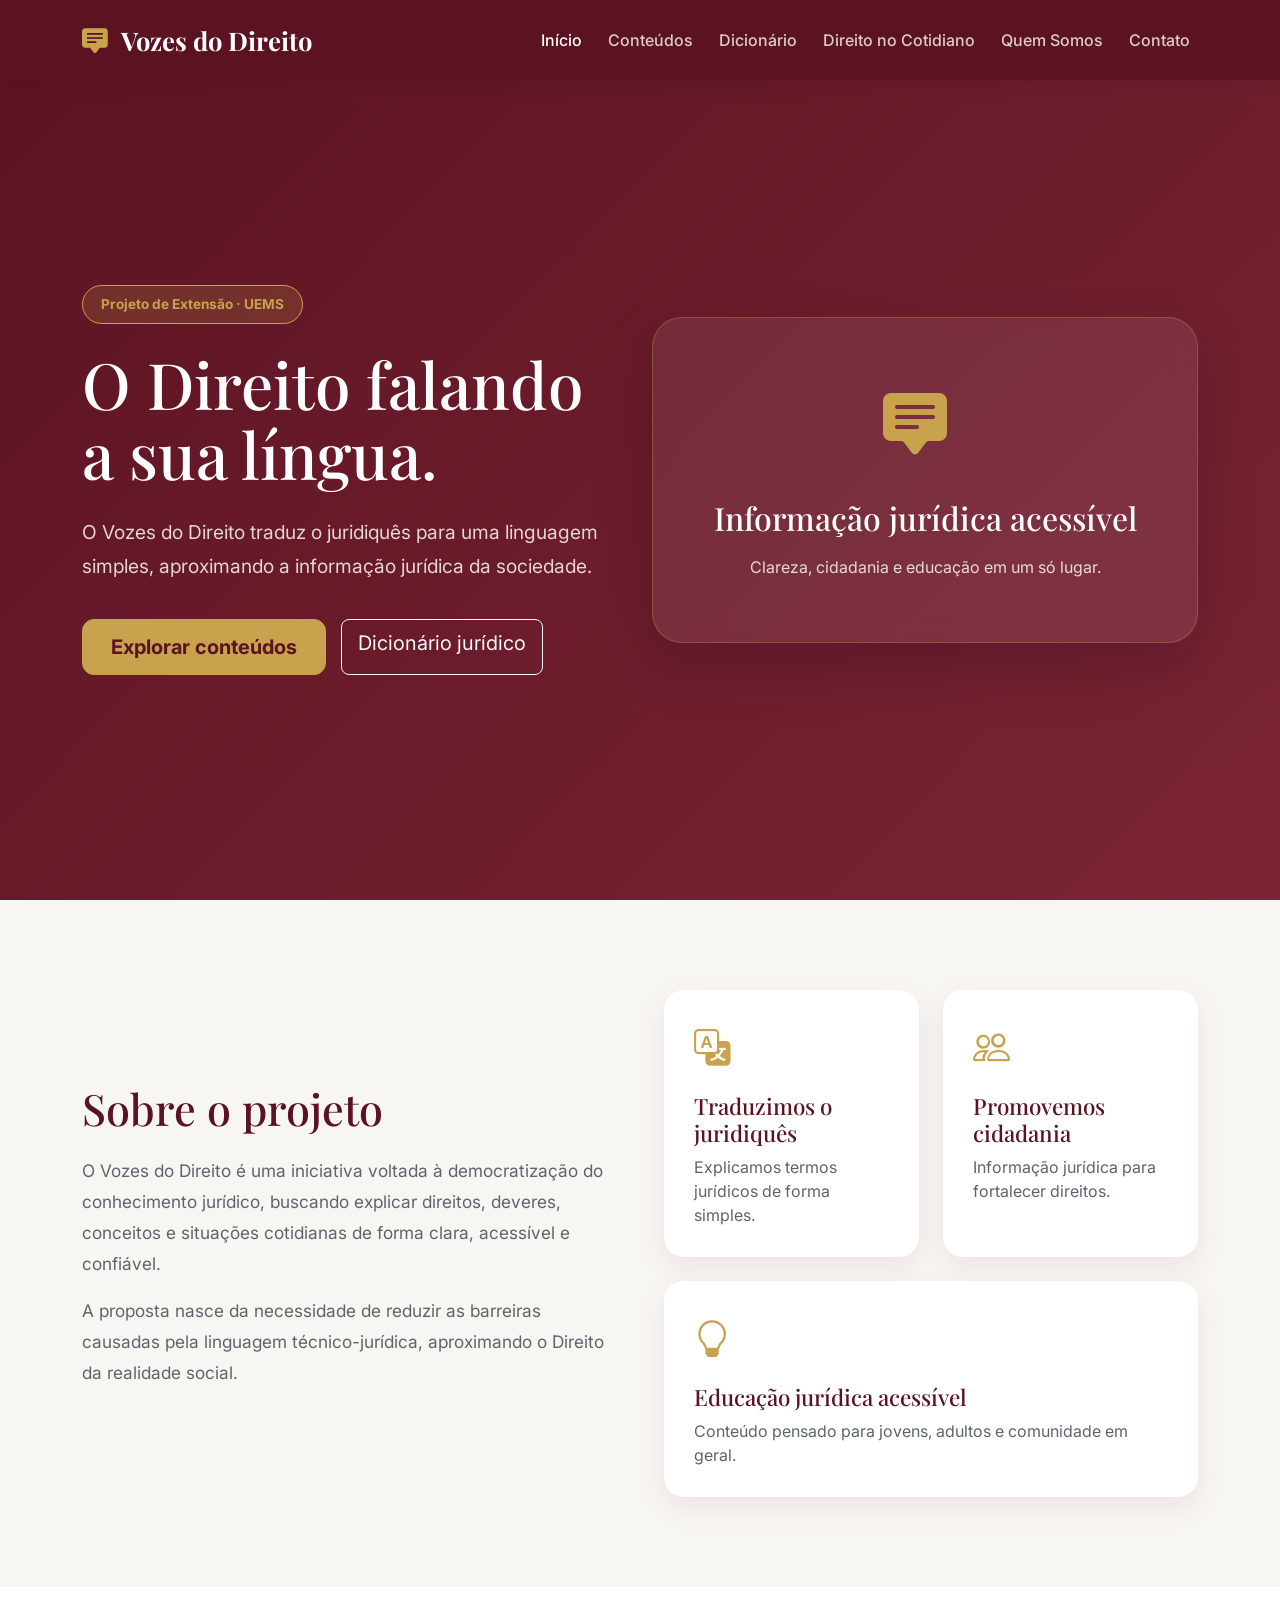
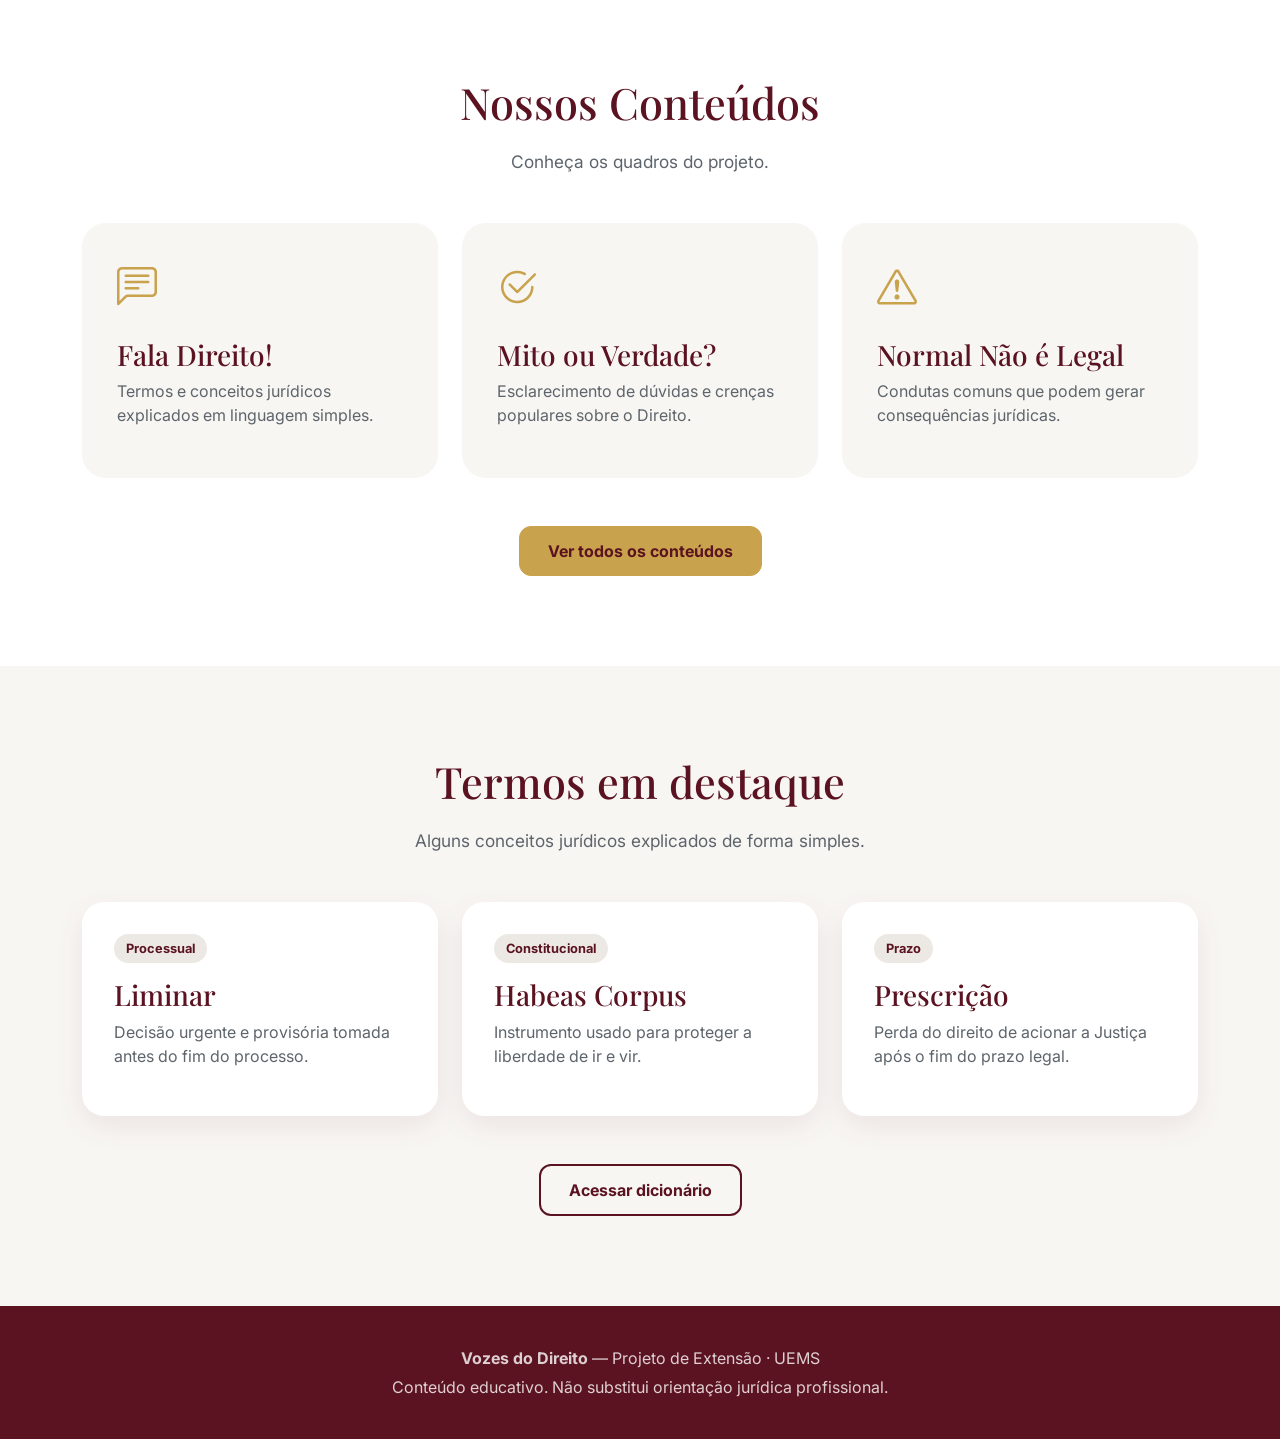
==== index.html @ dd8984f6 "Initial commit" ====
<!DOCTYPE html>
<html lang="pt-BR">

<head>
    <meta charset="UTF-8">
    <meta name="viewport" content="width=device-width, initial-scale=1.0">
    <title>Vozes do Direito</title>

    <!-- Bootstrap -->
    <link href="https://cdn.jsdelivr.net/npm/bootstrap@5.3.8/dist/css/bootstrap.min.css" rel="stylesheet">

    <!-- Bootstrap Icons -->
    <link rel="stylesheet" href="https://cdn.jsdelivr.net/npm/bootstrap-icons@1.13.1/font/bootstrap-icons.min.css">

    <!-- Fontes -->
    <link href="https://fonts.googleapis.com/css2?family=Playfair+Display:wght@700;800&family=Inter:wght@300;400;500;600;700&display=swap" rel="stylesheet">

    <!-- CSS -->
    <link rel="stylesheet" href="css/style.css">
    <link rel="stylesheet" href="css/home.css">
    <link rel="stylesheet" href="css/responsive.css">
</head>

<body>

    <!-- NAVBAR -->
    <nav class="navbar navbar-expand-lg navbar-dark fixed-top">
        <div class="container">

            <a class="navbar-brand" href="index.html">
                <i class="bi bi-chat-square-text-fill"></i>
                Vozes do Direito
            </a>

            <button class="navbar-toggler" type="button" data-bs-toggle="collapse" data-bs-target="#menu-principal">
                <span class="navbar-toggler-icon"></span>
            </button>

            <div class="collapse navbar-collapse" id="menu-principal">
                <ul class="navbar-nav ms-auto">

                    <li class="nav-item">
                        <a class="nav-link active" href="index.html">Início</a>
                    </li>

                    <li class="nav-item">
                        <a class="nav-link" href="paginas/conteudos.html">Conteúdos</a>
                    </li>

                    <li class="nav-item">
                        <a class="nav-link" href="paginas/dicionario.html">Dicionário</a>
                    </li>

                    <li class="nav-item">
                        <a class="nav-link" href="paginas/cotidiano.html">Direito no Cotidiano</a>
                    </li>

                    <li class="nav-item">
                        <a class="nav-link" href="paginas/quem-somos.html">Quem Somos</a>
                    </li>

                    <li class="nav-item">
                        <a class="nav-link" href="paginas/contato.html">Contato</a>
                    </li>

                </ul>
            </div>

        </div>
    </nav>

    <!-- HERO -->
    <header class="hero">
        <div class="container">
            <div class="row align-items-center">

                <div class="col-lg-6">
                    <span class="badge-projeto">Projeto de Extensão · UEMS</span>

                    <h1>O Direito falando a sua língua.</h1>

                    <p>
                        O Vozes do Direito traduz o juridiquês para uma linguagem simples,
                        aproximando a informação jurídica da sociedade.
                    </p>

                    <div class="hero-botoes">
                        <a href="paginas/conteudos.html" class="btn btn-warning btn-lg">
                            Explorar conteúdos
                        </a>

                        <a href="paginas/dicionario.html" class="btn btn-outline-light btn-lg">
                            Dicionário jurídico
                        </a>
                    </div>
                </div>

                <div class="col-lg-6 text-center mt-5 mt-lg-0">
                    <div class="hero-card">
                        <i class="bi bi-chat-square-text-fill"></i>
                        <i class="bi bi-balance-scale"></i>
                        <h2>Informação jurídica acessível</h2>
                        <p>Clareza, cidadania e educação em um só lugar.</p>
                    </div>
                </div>

            </div>
        </div>
    </header>

    <!-- SOBRE -->
    <section class="secao">
        <div class="container">

            <div class="row align-items-center g-5">

                <div class="col-lg-6">
                    <h2 class="titulo-secao">Sobre o projeto</h2>
                    <p class="texto-secao">
                        O Vozes do Direito é uma iniciativa voltada à democratização do conhecimento jurídico,
                        buscando explicar direitos, deveres, conceitos e situações cotidianas de forma clara,
                        acessível e confiável.
                    </p>
                    <p class="texto-secao">
                        A proposta nasce da necessidade de reduzir as barreiras causadas pela linguagem técnico-jurídica,
                        aproximando o Direito da realidade social.
                    </p>
                </div>

                <div class="col-lg-6">
                    <div class="row g-4">

                        <div class="col-md-6">
                            <div class="card-info">
                                <i class="bi bi-translate"></i>
                                <h3>Traduzimos o juridiquês</h3>
                                <p>Explicamos termos jurídicos de forma simples.</p>
                            </div>
                        </div>

                        <div class="col-md-6">
                            <div class="card-info">
                                <i class="bi bi-people"></i>
                                <h3>Promovemos cidadania</h3>
                                <p>Informação jurídica para fortalecer direitos.</p>
                            </div>
                        </div>

                        <div class="col-md-12">
                            <div class="card-info">
                                <i class="bi bi-lightbulb"></i>
                                <h3>Educação jurídica acessível</h3>
                                <p>Conteúdo pensado para jovens, adultos e comunidade em geral.</p>
                            </div>
                        </div>

                    </div>
                </div>

            </div>

        </div>
    </section>

    <!-- CONTEÚDOS -->
    <section class="secao secao-clara">
        <div class="container">

            <div class="cabecalho-secao text-center">
                <h2 class="titulo-secao">Nossos Conteúdos</h2>
                <p>Conheça os quadros do projeto.</p>
            </div>

            <div class="row g-4 mt-4">

                <div class="col-md-6 col-lg-4">
                    <div class="card-conteudo-home">
                        <i class="bi bi-chat-left-text"></i>
                        <h3>Fala Direito!</h3>
                        <p>Termos e conceitos jurídicos explicados em linguagem simples.</p>
                    </div>
                </div>

                <div class="col-md-6 col-lg-4">
                    <div class="card-conteudo-home">
                        <i class="bi bi-check2-circle"></i>
                        <h3>Mito ou Verdade?</h3>
                        <p>Esclarecimento de dúvidas e crenças populares sobre o Direito.</p>
                    </div>
                </div>

                <div class="col-md-6 col-lg-4">
                    <div class="card-conteudo-home">
                        <i class="bi bi-exclamation-triangle"></i>
                        <h3>Normal Não é Legal</h3>
                        <p>Condutas comuns que podem gerar consequências jurídicas.</p>
                    </div>
                </div>

            </div>

            <div class="text-center mt-5">
                <a href="paginas/conteudos.html" class="btn btn-warning">
                    Ver todos os conteúdos
                </a>
            </div>

        </div>
    </section>

    <!-- TERMOS -->
    <section class="secao">
        <div class="container">

            <div class="cabecalho-secao text-center">
                <h2 class="titulo-secao">Termos em destaque</h2>
                <p>Alguns conceitos jurídicos explicados de forma simples.</p>
            </div>

            <div class="row g-4 mt-4">

                <div class="col-md-4">
                    <div class="termo-card">
                        <span>Processual</span>
                        <h3>Liminar</h3>
                        <p>Decisão urgente e provisória tomada antes do fim do processo.</p>
                    </div>
                </div>

                <div class="col-md-4">
                    <div class="termo-card">
                        <span>Constitucional</span>
                        <h3>Habeas Corpus</h3>
                        <p>Instrumento usado para proteger a liberdade de ir e vir.</p>
                    </div>
                </div>

                <div class="col-md-4">
                    <div class="termo-card">
                        <span>Prazo</span>
                        <h3>Prescrição</h3>
                        <p>Perda do direito de acionar a Justiça após o fim do prazo legal.</p>
                    </div>
                </div>

            </div>

            <div class="text-center mt-5">
                <a href="paginas/dicionario.html" class="btn btn-outline-vinho">
                    Acessar dicionário
                </a>
            </div>

        </div>
    </section>

    <!-- RODAPÉ -->
    <footer class="rodape">
        <div class="container">
            <p><strong>Vozes do Direito</strong> — Projeto de Extensão · UEMS</p>
            <p>Conteúdo educativo. Não substitui orientação jurídica profissional.</p>
        </div>
    </footer>

    <!-- Bootstrap JS -->
    <script src="https://cdn.jsdelivr.net/npm/bootstrap@5.3.8/dist/js/bootstrap.bundle.min.js"></script>

    <!-- JS -->
    <script src="js/main.js"></script>
</body>

</html>
---- css/style.css ----
:root {
    --vinho-principal: #5B1321;
    --vinho-secundario: #7B2435;
    --dourado: #C8A24C;
    --creme: #F8F6F3;
    --grafite: #2F3A45;
    --cinza-claro: #ECE8E3;
    --branco: #FFFFFF;
}

* {
    margin: 0;
    padding: 0;
    box-sizing: border-box;
}

body {
    font-family: 'Inter', sans-serif;
    background: var(--creme);
    color: var(--grafite);
}

a {
    text-decoration: none;
}

.navbar {
    background: var(--vinho-principal);
    padding: 16px 0;
    box-shadow: 0 4px 20px rgba(0, 0, 0, 0.08);
}

.navbar-brand {
    font-family: 'Playfair Display', serif;
    font-size: 1.6rem;
    font-weight: 700;
    color: var(--branco);
}

.navbar-brand i {
    color: var(--dourado);
    margin-right: 8px;
}

.nav-link {
    color: rgba(255, 255, 255, 0.78);
    font-weight: 500;
    margin-left: 10px;
    transition: 0.3s;
}

.nav-link:hover,
.nav-link.active {
    color: var(--dourado);
}

.btn-warning {
    background-color: var(--dourado);
    border-color: var(--dourado);
    color: var(--vinho-principal);
    font-weight: 700;
    border-radius: 12px;
    padding: 12px 28px;
}

.btn-warning:hover {
    background-color: #d9b95d;
    border-color: #d9b95d;
    color: var(--vinho-principal);
}

.btn-outline-vinho {
    border: 2px solid var(--vinho-principal);
    color: var(--vinho-principal);
    font-weight: 700;
    border-radius: 12px;
    padding: 12px 28px;
}

.btn-outline-vinho:hover {
    background: var(--vinho-principal);
    color: var(--branco);
}

.secao {
    padding: 90px 0;
}

.secao-clara {
    background: var(--branco);
}

.titulo-secao {
    font-family: 'Playfair Display', serif;
    color: var(--vinho-principal);
    font-size: 2.7rem;
    margin-bottom: 20px;
}

.texto-secao {
    font-size: 1.08rem;
    line-height: 1.8;
    color: #5d646b;
}

.cabecalho-secao p {
    color: #5d646b;
    font-size: 1.08rem;
}

.pagina-interna {
    min-height: 80vh;
    padding-top: 100px;
}

.titulo-pagina {
    font-family: 'Playfair Display', serif;
    color: var(--vinho-principal);
    font-size: 3rem;
    margin-bottom: 15px;
}

.subtitulo-pagina {
    font-size: 1.15rem;
    max-width: 760px;
    color: #5d646b;
}

.card {
    border: none;
    border-radius: 18px;
    box-shadow: 0 10px 30px rgba(91, 19, 33, 0.08);
}

.card-conteudo {
    transition: 0.3s ease;
}

.card-conteudo:hover {
    transform: translateY(-6px);
    box-shadow: 0 16px 40px rgba(91, 19, 33, 0.15);
}

.card-conteudo h2 {
    font-family: 'Playfair Display', serif;
    font-size: 1.4rem;
    color: var(--vinho-principal);
    margin-top: 15px;
}

.card-conteudo p {
    color: #5d646b;
}

.icone-card {
    font-size: 2.2rem;
    color: var(--dourado);
}

.rodape {
    background: var(--vinho-principal);
    color: rgba(255, 255, 255, 0.8);
    text-align: center;
    padding: 35px 0;
}

.rodape p {
    margin: 5px 0;
}
---- css/home.css ----
.hero {
    min-height: 100vh;
    padding: 160px 0 100px;
    background: linear-gradient(135deg, var(--vinho-principal), var(--vinho-secundario));
    color: var(--branco);
    display: flex;
    align-items: center;
}

.badge-projeto {
    display: inline-block;
    background: rgba(200, 162, 76, 0.18);
    border: 1px solid var(--dourado);
    color: var(--dourado);
    padding: 8px 18px;
    border-radius: 50px;
    font-size: 0.85rem;
    font-weight: 700;
    margin-bottom: 25px;
}

.hero h1 {
    font-family: 'Playfair Display', serif;
    font-size: 4rem;
    line-height: 1.1;
    margin-bottom: 25px;
}

.hero p {
    font-size: 1.2rem;
    line-height: 1.8;
    max-width: 620px;
    color: rgba(255, 255, 255, 0.82);
    margin-bottom: 35px;
}

.hero-botoes {
    display: flex;
    gap: 15px;
    flex-wrap: wrap;
}

.hero-card {
    background: rgba(255, 255, 255, 0.08);
    border: 1px solid rgba(200, 162, 76, 0.3);
    border-radius: 30px;
    padding: 60px 35px;
    backdrop-filter: blur(10px);
    box-shadow: 0 25px 60px rgba(0, 0, 0, 0.18);
}

.hero-card i {
    font-size: 4rem;
    color: var(--dourado);
    margin: 10px;
}

.hero-card h2 {
    font-family: 'Playfair Display', serif;
    margin-top: 25px;
}

.hero-card p {
    margin: 15px auto 0;
    font-size: 1rem;
}

.card-info {
    background: var(--branco);
    padding: 30px;
    border-radius: 20px;
    height: 100%;
    box-shadow: 0 10px 30px rgba(91, 19, 33, 0.08);
    transition: 0.3s;
}

.card-info:hover {
    transform: translateY(-6px);
    box-shadow: 0 16px 40px rgba(91, 19, 33, 0.15);
}

.card-info i {
    font-size: 2.3rem;
    color: var(--dourado);
}

.card-info h3 {
    font-family: 'Playfair Display', serif;
    color: var(--vinho-principal);
    font-size: 1.4rem;
    margin-top: 18px;
}

.card-info p {
    color: #5d646b;
    margin-bottom: 0;
}

.card-conteudo-home {
    background: var(--creme);
    padding: 35px;
    border-radius: 24px;
    height: 100%;
    transition: 0.3s;
}

.card-conteudo-home:hover {
    transform: translateY(-6px);
    box-shadow: 0 16px 40px rgba(91, 19, 33, 0.14);
}

.card-conteudo-home i {
    font-size: 2.5rem;
    color: var(--dourado);
}

.card-conteudo-home h3 {
    font-family: 'Playfair Display', serif;
    color: var(--vinho-principal);
    margin-top: 20px;
}

.card-conteudo-home p {
    color: #5d646b;
}

.termo-card {
    background: var(--branco);
    padding: 32px;
    border-radius: 22px;
    height: 100%;
    box-shadow: 0 10px 30px rgba(91, 19, 33, 0.08);
    transition: 0.3s;
}

.termo-card:hover {
    transform: translateY(-6px);
    box-shadow: 0 16px 40px rgba(91, 19, 33, 0.15);
}

.termo-card span {
    display: inline-block;
    color: var(--vinho-principal);
    background: var(--cinza-claro);
    padding: 5px 12px;
    border-radius: 30px;
    font-size: 0.8rem;
    font-weight: 700;
    margin-bottom: 15px;
}

.termo-card h3 {
    font-family: 'Playfair Display', serif;
    color: var(--vinho-principal);
}

.termo-card p {
    color: #5d646b;
}
---- css/responsive.css ----
@media (max-width: 991px) {
    .hero {
        text-align: center;
        padding: 140px 0 80px;
    }

    .hero h1 {
        font-size: 3rem;
    }

    .hero p {
        margin-left: auto;
        margin-right: auto;
    }

    .hero-botoes {
        justify-content: center;
    }
}

@media (max-width: 576px) {
    .hero h1 {
        font-size: 2.4rem;
    }

    .titulo-secao,
    .titulo-pagina {
        font-size: 2.2rem;
    }

    .secao {
        padding: 65px 0;
    }

    .navbar-brand {
        font-size: 1.3rem;
    }
}
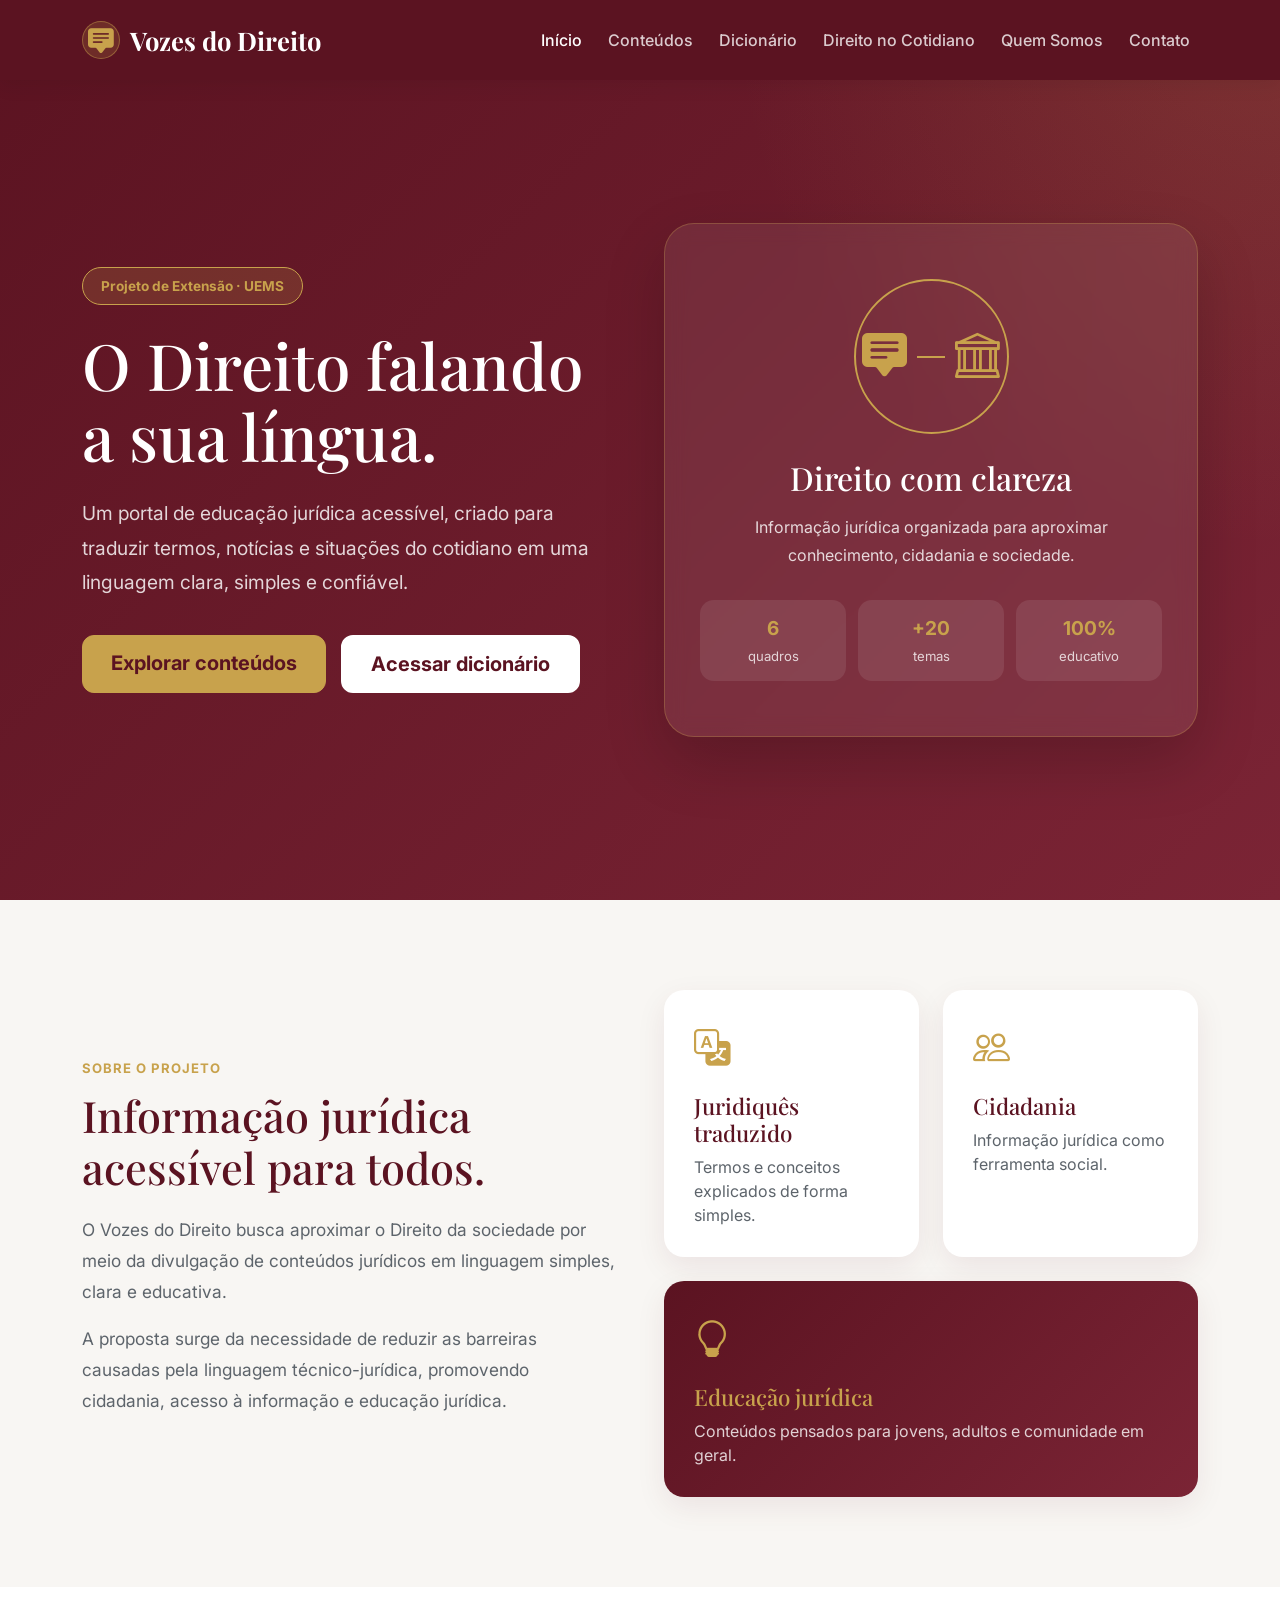
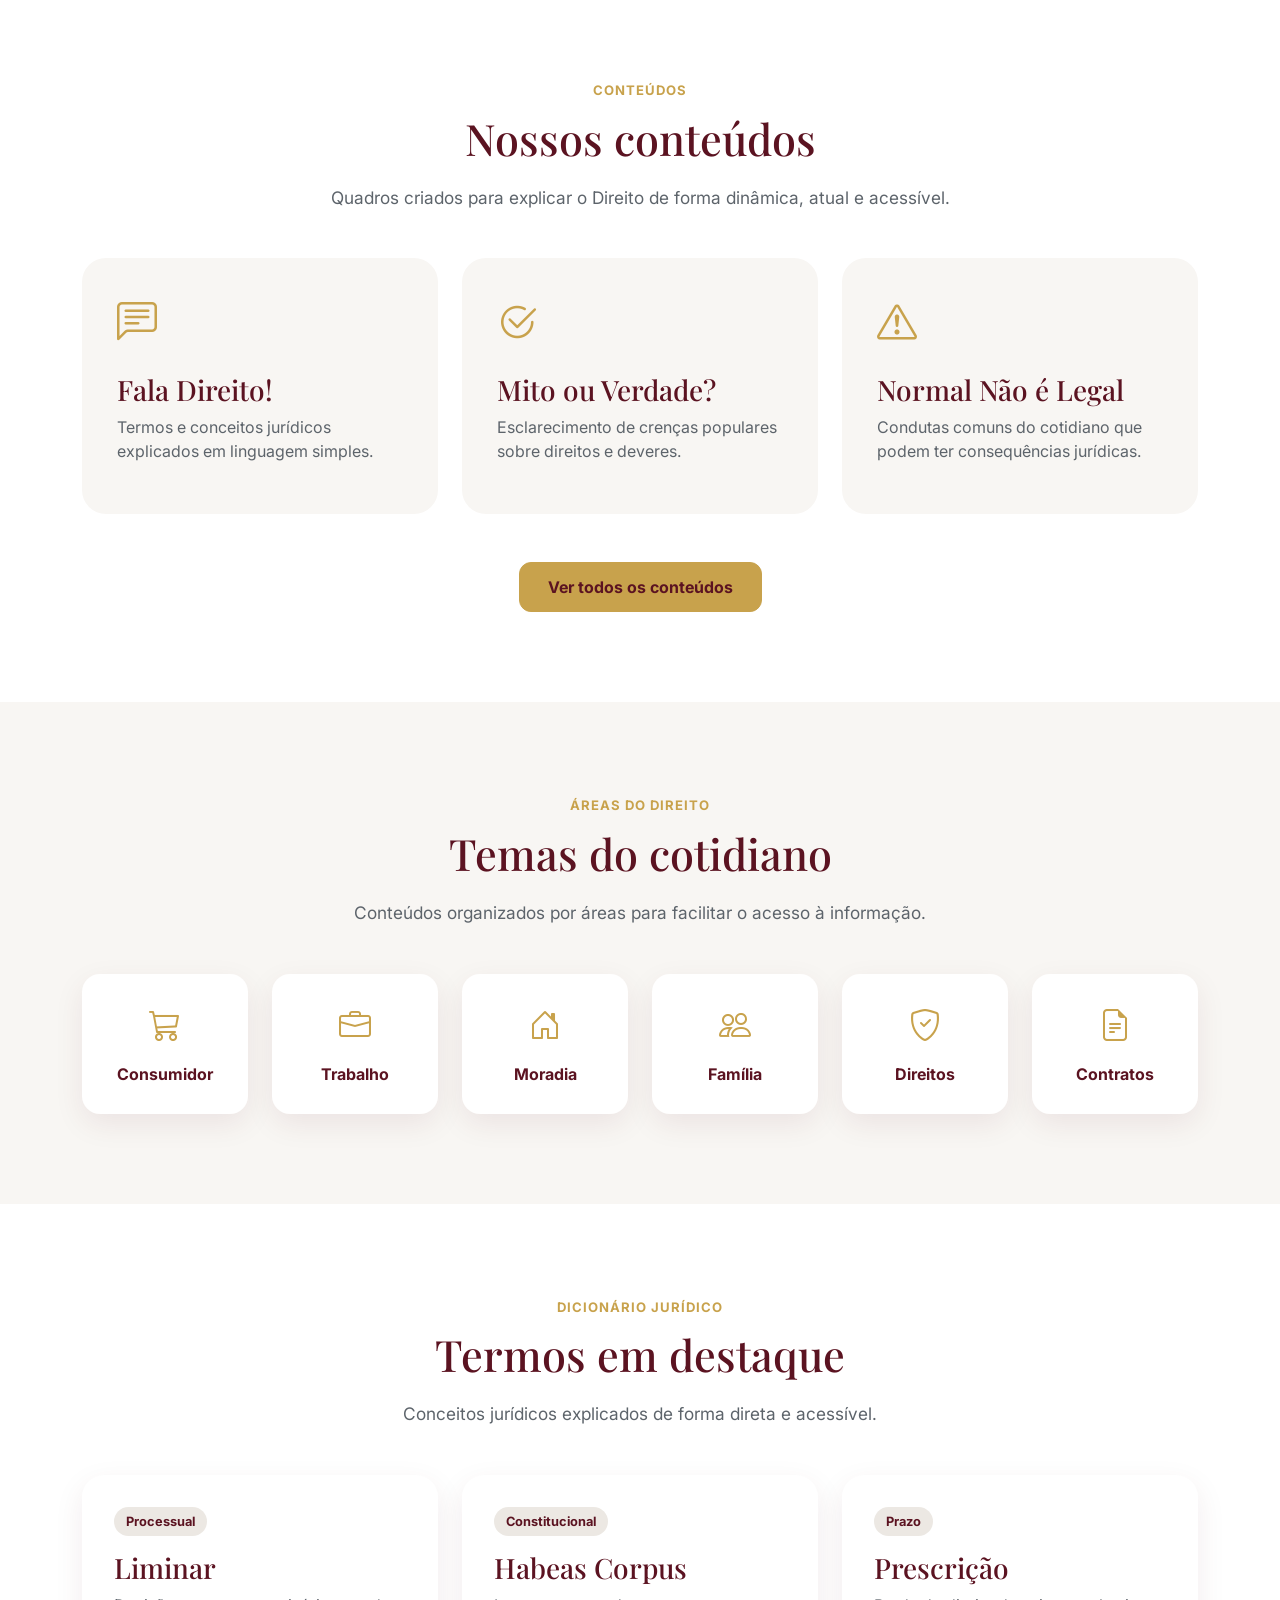
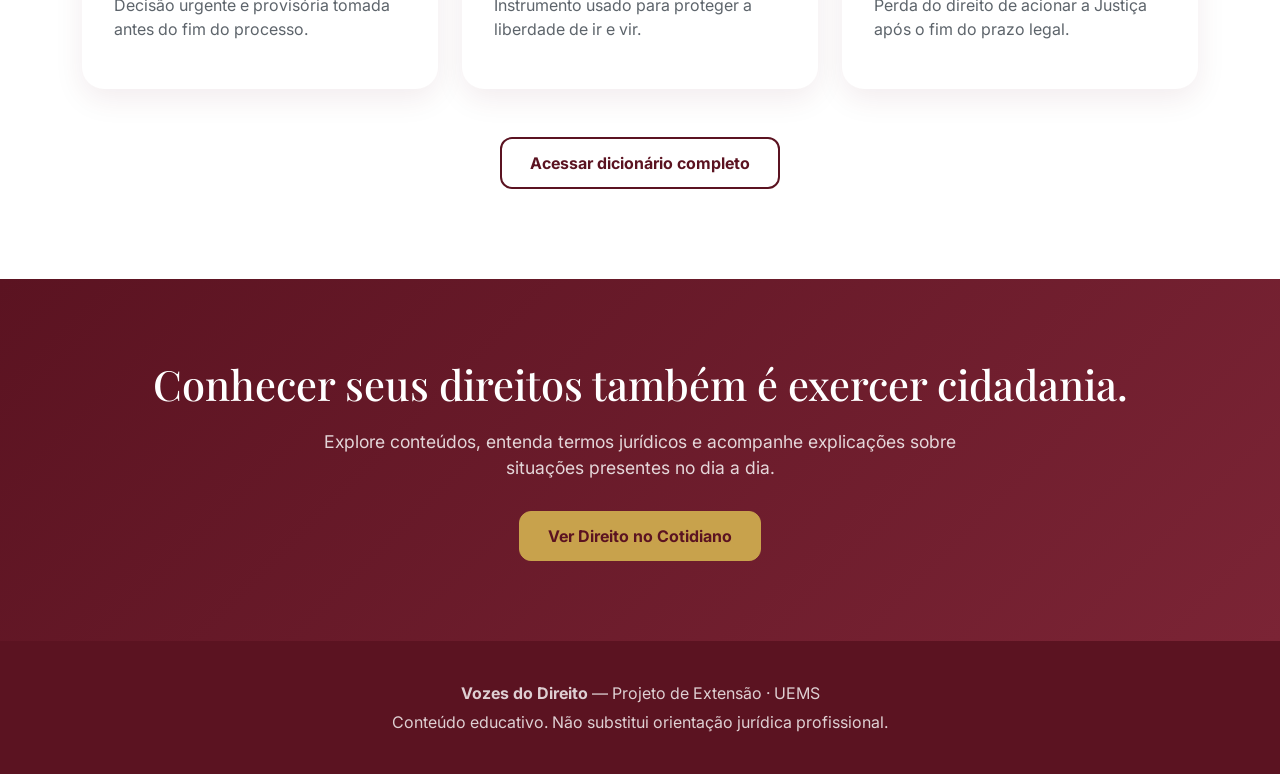
==== commit cc57bef2: "estrutura home inicial" ====
--- a/index.html
+++ b/index.html
@@ -6,16 +6,11 @@
     <meta name="viewport" content="width=device-width, initial-scale=1.0">
     <title>Vozes do Direito</title>
 
-    <!-- Bootstrap -->
     <link href="https://cdn.jsdelivr.net/npm/bootstrap@5.3.8/dist/css/bootstrap.min.css" rel="stylesheet">
-
-    <!-- Bootstrap Icons -->
     <link rel="stylesheet" href="https://cdn.jsdelivr.net/npm/bootstrap-icons@1.13.1/font/bootstrap-icons.min.css">
 
-    <!-- Fontes -->
     <link href="https://fonts.googleapis.com/css2?family=Playfair+Display:wght@700;800&family=Inter:wght@300;400;500;600;700&display=swap" rel="stylesheet">
 
-    <!-- CSS -->
     <link rel="stylesheet" href="css/style.css">
     <link rel="stylesheet" href="css/home.css">
     <link rel="stylesheet" href="css/responsive.css">
@@ -23,16 +18,19 @@
 
 <body>
 
-    <!-- NAVBAR -->
+    <!-- Navbar -->
     <nav class="navbar navbar-expand-lg navbar-dark fixed-top">
         <div class="container">
 
             <a class="navbar-brand" href="index.html">
-                <i class="bi bi-chat-square-text-fill"></i>
-                Vozes do Direito
+                <span class="marca-icone">
+                    <i class="bi bi-chat-square-text-fill"></i>
+                </span>
+                <span>Vozes do Direito</span>
             </a>
 
-            <button class="navbar-toggler" type="button" data-bs-toggle="collapse" data-bs-target="#menu-principal">
+            <button class="navbar-toggler" type="button" data-bs-toggle="collapse" data-bs-target="#menu-principal"
+                aria-controls="menu-principal" aria-expanded="false" aria-label="Abrir menu">
                 <span class="navbar-toggler-icon"></span>
             </button>
 
@@ -69,38 +67,69 @@
         </div>
     </nav>
 
-    <!-- HERO -->
+    <!-- Hero -->
     <header class="hero">
         <div class="container">
-            <div class="row align-items-center">
+            <div class="row align-items-center g-5">
 
                 <div class="col-lg-6">
-                    <span class="badge-projeto">Projeto de Extensão · UEMS</span>
+
+                    <span class="tag-hero">Projeto de Extensão · UEMS</span>
 
                     <h1>O Direito falando a sua língua.</h1>
 
                     <p>
-                        O Vozes do Direito traduz o juridiquês para uma linguagem simples,
-                        aproximando a informação jurídica da sociedade.
+                        Um portal de educação jurídica acessível, criado para traduzir termos,
+                        notícias e situações do cotidiano em uma linguagem clara, simples e confiável.
                     </p>
 
-                    <div class="hero-botoes">
+                    <div class="hero-acoes">
                         <a href="paginas/conteudos.html" class="btn btn-warning btn-lg">
                             Explorar conteúdos
                         </a>
 
-                        <a href="paginas/dicionario.html" class="btn btn-outline-light btn-lg">
-                            Dicionário jurídico
+                        <a href="paginas/dicionario.html" class="btn btn-branco-vinho btn-lg">
+                            Acessar dicionário
                         </a>
                     </div>
-                </div>
-
-                <div class="col-lg-6 text-center mt-5 mt-lg-0">
+
+                </div>
+
+                <div class="col-lg-6">
                     <div class="hero-card">
-                        <i class="bi bi-chat-square-text-fill"></i>
-                        <i class="bi bi-balance-scale"></i>
-                        <h2>Informação jurídica acessível</h2>
-                        <p>Clareza, cidadania e educação em um só lugar.</p>
+
+                        <div class="simbolo-principal">
+                            <i class="bi bi-chat-square-text-fill"></i>
+                            <span></span>
+                            <i class="bi bi-bank"></i>
+                        </div>
+
+                        <h2>Direito com clareza</h2>
+
+                        <p>
+                            Informação jurídica organizada para aproximar conhecimento,
+                            cidadania e sociedade.
+                        </p>
+
+                        <div class="hero-mini-cards">
+
+                            <div>
+                                <strong>6</strong>
+                                <span>quadros</span>
+                            </div>
+
+                            <div>
+                                <strong>+20</strong>
+                                <span>temas</span>
+                            </div>
+
+                            <div>
+                                <strong>100%</strong>
+                                <span>educativo</span>
+                            </div>
+
+                        </div>
+
                     </div>
                 </div>
 
@@ -108,23 +137,30 @@
         </div>
     </header>
 
-    <!-- SOBRE -->
+    <!-- Sobre -->
     <section class="secao">
         <div class="container">
 
             <div class="row align-items-center g-5">
 
                 <div class="col-lg-6">
-                    <h2 class="titulo-secao">Sobre o projeto</h2>
+
+                    <span class="tag-secao">Sobre o projeto</span>
+
+                    <h2 class="titulo-secao">
+                        Informação jurídica acessível para todos.
+                    </h2>
+
                     <p class="texto-secao">
-                        O Vozes do Direito é uma iniciativa voltada à democratização do conhecimento jurídico,
-                        buscando explicar direitos, deveres, conceitos e situações cotidianas de forma clara,
-                        acessível e confiável.
+                        O Vozes do Direito busca aproximar o Direito da sociedade por meio da divulgação
+                        de conteúdos jurídicos em linguagem simples, clara e educativa.
                     </p>
+
                     <p class="texto-secao">
-                        A proposta nasce da necessidade de reduzir as barreiras causadas pela linguagem técnico-jurídica,
-                        aproximando o Direito da realidade social.
+                        A proposta surge da necessidade de reduzir as barreiras causadas pela linguagem
+                        técnico-jurídica, promovendo cidadania, acesso à informação e educação jurídica.
                     </p>
+
                 </div>
 
                 <div class="col-lg-6">
@@ -133,42 +169,45 @@
                         <div class="col-md-6">
                             <div class="card-info">
                                 <i class="bi bi-translate"></i>
-                                <h3>Traduzimos o juridiquês</h3>
-                                <p>Explicamos termos jurídicos de forma simples.</p>
+                                <h3>Juridiquês traduzido</h3>
+                                <p>Termos e conceitos explicados de forma simples.</p>
                             </div>
                         </div>
 
                         <div class="col-md-6">
                             <div class="card-info">
                                 <i class="bi bi-people"></i>
-                                <h3>Promovemos cidadania</h3>
-                                <p>Informação jurídica para fortalecer direitos.</p>
+                                <h3>Cidadania</h3>
+                                <p>Informação jurídica como ferramenta social.</p>
                             </div>
                         </div>
 
                         <div class="col-md-12">
-                            <div class="card-info">
+                            <div class="card-info card-info-destaque">
                                 <i class="bi bi-lightbulb"></i>
-                                <h3>Educação jurídica acessível</h3>
-                                <p>Conteúdo pensado para jovens, adultos e comunidade em geral.</p>
-                            </div>
-                        </div>
-
-                    </div>
-                </div>
-
-            </div>
-
-        </div>
-    </section>
-
-    <!-- CONTEÚDOS -->
+                                <h3>Educação jurídica</h3>
+                                <p>Conteúdos pensados para jovens, adultos e comunidade em geral.</p>
+                            </div>
+                        </div>
+
+                    </div>
+                </div>
+
+            </div>
+
+        </div>
+    </section>
+
+    <!-- Conteúdos -->
     <section class="secao secao-clara">
         <div class="container">
 
             <div class="cabecalho-secao text-center">
-                <h2 class="titulo-secao">Nossos Conteúdos</h2>
-                <p>Conheça os quadros do projeto.</p>
+                <span class="tag-secao">Conteúdos</span>
+                <h2 class="titulo-secao">Nossos conteúdos</h2>
+                <p>
+                    Quadros criados para explicar o Direito de forma dinâmica, atual e acessível.
+                </p>
             </div>
 
             <div class="row g-4 mt-4">
@@ -185,7 +224,7 @@
                     <div class="card-conteudo-home">
                         <i class="bi bi-check2-circle"></i>
                         <h3>Mito ou Verdade?</h3>
-                        <p>Esclarecimento de dúvidas e crenças populares sobre o Direito.</p>
+                        <p>Esclarecimento de crenças populares sobre direitos e deveres.</p>
                     </div>
                 </div>
 
@@ -193,7 +232,7 @@
                     <div class="card-conteudo-home">
                         <i class="bi bi-exclamation-triangle"></i>
                         <h3>Normal Não é Legal</h3>
-                        <p>Condutas comuns que podem gerar consequências jurídicas.</p>
+                        <p>Condutas comuns do cotidiano que podem ter consequências jurídicas.</p>
                     </div>
                 </div>
 
@@ -208,13 +247,77 @@
         </div>
     </section>
 
-    <!-- TERMOS -->
+    <!-- Áreas -->
     <section class="secao">
         <div class="container">
 
             <div class="cabecalho-secao text-center">
+                <span class="tag-secao">Áreas do Direito</span>
+                <h2 class="titulo-secao">Temas do cotidiano</h2>
+                <p>
+                    Conteúdos organizados por áreas para facilitar o acesso à informação.
+                </p>
+            </div>
+
+            <div class="row g-4 mt-4">
+
+                <div class="col-6 col-md-4 col-lg-2">
+                    <div class="area-card">
+                        <i class="bi bi-cart3"></i>
+                        <span>Consumidor</span>
+                    </div>
+                </div>
+
+                <div class="col-6 col-md-4 col-lg-2">
+                    <div class="area-card">
+                        <i class="bi bi-briefcase"></i>
+                        <span>Trabalho</span>
+                    </div>
+                </div>
+
+                <div class="col-6 col-md-4 col-lg-2">
+                    <div class="area-card">
+                        <i class="bi bi-house-door"></i>
+                        <span>Moradia</span>
+                    </div>
+                </div>
+
+                <div class="col-6 col-md-4 col-lg-2">
+                    <div class="area-card">
+                        <i class="bi bi-people"></i>
+                        <span>Família</span>
+                    </div>
+                </div>
+
+                <div class="col-6 col-md-4 col-lg-2">
+                    <div class="area-card">
+                        <i class="bi bi-shield-check"></i>
+                        <span>Direitos</span>
+                    </div>
+                </div>
+
+                <div class="col-6 col-md-4 col-lg-2">
+                    <div class="area-card">
+                        <i class="bi bi-file-earmark-text"></i>
+                        <span>Contratos</span>
+                    </div>
+                </div>
+
+            </div>
+
+        </div>
+    </section>
+
+    <!-- Termos -->
+    <section class="secao secao-clara">
+        <div class="container">
+
+            <div class="cabecalho-secao text-center">
+                <span class="tag-secao">Dicionário jurídico</span>
                 <h2 class="titulo-secao">Termos em destaque</h2>
-                <p>Alguns conceitos jurídicos explicados de forma simples.</p>
+                <p>
+                    Conceitos jurídicos explicados de forma direta e acessível.
+                </p>
             </div>
 
             <div class="row g-4 mt-4">
@@ -247,26 +350,49 @@
 
             <div class="text-center mt-5">
                 <a href="paginas/dicionario.html" class="btn btn-outline-vinho">
-                    Acessar dicionário
+                    Acessar dicionário completo
                 </a>
             </div>
 
         </div>
     </section>
 
-    <!-- RODAPÉ -->
+    <!-- Chamada final -->
+    <section class="chamada-final">
+        <div class="container text-center">
+
+            <h2>Conhecer seus direitos também é exercer cidadania.</h2>
+
+            <p>
+                Explore conteúdos, entenda termos jurídicos e acompanhe explicações
+                sobre situações presentes no dia a dia.
+            </p>
+
+            <a href="paginas/cotidiano.html" class="btn btn-warning">
+                Ver Direito no Cotidiano
+            </a>
+
+        </div>
+    </section>
+
+    <!-- Footer -->
     <footer class="rodape">
         <div class="container">
-            <p><strong>Vozes do Direito</strong> — Projeto de Extensão · UEMS</p>
-            <p>Conteúdo educativo. Não substitui orientação jurídica profissional.</p>
+
+            <p>
+                <strong>Vozes do Direito</strong> — Projeto de Extensão · UEMS
+            </p>
+
+            <p>
+                Conteúdo educativo. Não substitui orientação jurídica profissional.
+            </p>
+
         </div>
     </footer>
 
-    <!-- Bootstrap JS -->
     <script src="https://cdn.jsdelivr.net/npm/bootstrap@5.3.8/dist/js/bootstrap.bundle.min.js"></script>
-
-    <!-- JS -->
     <script src="js/main.js"></script>
+
 </body>
 
 </html>
--- a/css/style.css
+++ b/css/style.css
@@ -1,3 +1,5 @@
+/* Global */
+
 :root {
     --vinho-principal: #5B1321;
     --vinho-secundario: #7B2435;
@@ -24,6 +26,8 @@
     text-decoration: none;
 }
 
+/* Navbar */
+
 .navbar {
     background: var(--vinho-principal);
     padding: 16px 0;
@@ -31,28 +35,40 @@
 }
 
 .navbar-brand {
+    display: flex;
+    align-items: center;
+    gap: 10px;
     font-family: 'Playfair Display', serif;
     font-size: 1.6rem;
     font-weight: 700;
     color: var(--branco);
 }
 
-.navbar-brand i {
-    color: var(--dourado);
-    margin-right: 8px;
+.marca-icone {
+    width: 38px;
+    height: 38px;
+    background: rgba(200, 162, 76, 0.18);
+    color: var(--dourado);
+    border: 1px solid rgba(200, 162, 76, 0.45);
+    border-radius: 50%;
+    display: inline-flex;
+    align-items: center;
+    justify-content: center;
 }
 
 .nav-link {
     color: rgba(255, 255, 255, 0.78);
     font-weight: 500;
     margin-left: 10px;
-    transition: 0.3s;
+    transition: 0.3s ease;
 }
 
 .nav-link:hover,
 .nav-link.active {
     color: var(--dourado);
 }
+
+/* Buttons */
 
 .btn-warning {
     background-color: var(--dourado);
@@ -82,12 +98,39 @@
     color: var(--branco);
 }
 
+.btn-branco-vinho {
+    background-color: var(--branco);
+    border: 2px solid var(--branco);
+    color: var(--vinho-principal);
+    font-weight: 700;
+    border-radius: 12px;
+    padding: 12px 28px;
+}
+
+.btn-branco-vinho:hover {
+    background-color: var(--creme);
+    border-color: var(--creme);
+    color: var(--vinho-principal);
+}
+
+/* Sections */
+
 .secao {
     padding: 90px 0;
 }
 
 .secao-clara {
     background: var(--branco);
+}
+
+.tag-secao {
+    display: inline-block;
+    color: var(--dourado);
+    font-weight: 700;
+    text-transform: uppercase;
+    letter-spacing: 1px;
+    font-size: 0.82rem;
+    margin-bottom: 12px;
 }
 
 .titulo-secao {
@@ -106,7 +149,11 @@
 .cabecalho-secao p {
     color: #5d646b;
     font-size: 1.08rem;
-}
+    max-width: 720px;
+    margin: 0 auto;
+}
+
+/* Internal pages */
 
 .pagina-interna {
     min-height: 80vh;
@@ -125,6 +172,8 @@
     max-width: 760px;
     color: #5d646b;
 }
+
+/* Cards */
 
 .card {
     border: none;
@@ -156,6 +205,8 @@
     font-size: 2.2rem;
     color: var(--dourado);
 }
+
+/* Footer */
 
 .rodape {
     background: var(--vinho-principal);
--- a/css/home.css
+++ b/css/home.css
@@ -1,13 +1,17 @@
+/* Hero */
+
 .hero {
     min-height: 100vh;
     padding: 160px 0 100px;
-    background: linear-gradient(135deg, var(--vinho-principal), var(--vinho-secundario));
+    background:
+        radial-gradient(circle at top right, rgba(200, 162, 76, 0.16), transparent 35%),
+        linear-gradient(135deg, var(--vinho-principal), var(--vinho-secundario));
     color: var(--branco);
     display: flex;
     align-items: center;
 }
 
-.badge-projeto {
+.tag-hero {
     display: inline-block;
     background: rgba(200, 162, 76, 0.18);
     border: 1px solid var(--dourado);
@@ -34,36 +38,84 @@
     margin-bottom: 35px;
 }
 
-.hero-botoes {
+.hero-acoes {
     display: flex;
     gap: 15px;
     flex-wrap: wrap;
 }
+
+/* Hero card */
 
 .hero-card {
     background: rgba(255, 255, 255, 0.08);
     border: 1px solid rgba(200, 162, 76, 0.3);
     border-radius: 30px;
-    padding: 60px 35px;
+    padding: 55px 35px;
+    text-align: center;
     backdrop-filter: blur(10px);
     box-shadow: 0 25px 60px rgba(0, 0, 0, 0.18);
 }
 
-.hero-card i {
-    font-size: 4rem;
-    color: var(--dourado);
-    margin: 10px;
+.simbolo-principal {
+    width: 155px;
+    height: 155px;
+    border: 2px solid var(--dourado);
+    border-radius: 50%;
+    margin: 0 auto 25px;
+    display: flex;
+    align-items: center;
+    justify-content: center;
+    gap: 10px;
+    position: relative;
+}
+
+.simbolo-principal i {
+    font-size: 2.8rem;
+    color: var(--dourado);
+}
+
+.simbolo-principal span {
+    width: 28px;
+    height: 2px;
+    background: var(--dourado);
+    display: inline-block;
 }
 
 .hero-card h2 {
     font-family: 'Playfair Display', serif;
-    margin-top: 25px;
+    font-size: 2rem;
+    margin-bottom: 15px;
 }
 
 .hero-card p {
-    margin: 15px auto 0;
     font-size: 1rem;
-}
+    margin: 0 auto 30px;
+}
+
+.hero-mini-cards {
+    display: grid;
+    grid-template-columns: repeat(3, 1fr);
+    gap: 12px;
+}
+
+.hero-mini-cards div {
+    background: rgba(255, 255, 255, 0.09);
+    border-radius: 14px;
+    padding: 14px 8px;
+}
+
+.hero-mini-cards strong {
+    display: block;
+    color: var(--dourado);
+    font-size: 1.2rem;
+}
+
+.hero-mini-cards span {
+    color: rgba(255, 255, 255, 0.78);
+    font-size: 0.82rem;
+}
+
+/* Info cards */
 
 .card-info {
     background: var(--branco);
@@ -71,7 +123,7 @@
     border-radius: 20px;
     height: 100%;
     box-shadow: 0 10px 30px rgba(91, 19, 33, 0.08);
-    transition: 0.3s;
+    transition: 0.3s ease;
 }
 
 .card-info:hover {
@@ -95,13 +147,29 @@
     color: #5d646b;
     margin-bottom: 0;
 }
+
+.card-info-destaque {
+    background: linear-gradient(135deg, var(--vinho-principal), var(--vinho-secundario));
+    color: var(--branco);
+}
+
+.card-info-destaque h3,
+.card-info-destaque i {
+    color: var(--dourado);
+}
+
+.card-info-destaque p {
+    color: rgba(255, 255, 255, 0.8);
+}
+
+/* Content cards */
 
 .card-conteudo-home {
     background: var(--creme);
     padding: 35px;
     border-radius: 24px;
     height: 100%;
-    transition: 0.3s;
+    transition: 0.3s ease;
 }
 
 .card-conteudo-home:hover {
@@ -123,6 +191,37 @@
 .card-conteudo-home p {
     color: #5d646b;
 }
+
+/* Area cards */
+
+.area-card {
+    background: var(--branco);
+    border-radius: 18px;
+    padding: 28px 16px;
+    text-align: center;
+    height: 100%;
+    box-shadow: 0 10px 30px rgba(91, 19, 33, 0.08);
+    transition: 0.3s ease;
+}
+
+.area-card:hover {
+    transform: translateY(-6px);
+    box-shadow: 0 16px 40px rgba(91, 19, 33, 0.14);
+}
+
+.area-card i {
+    display: block;
+    color: var(--dourado);
+    font-size: 2rem;
+    margin-bottom: 12px;
+}
+
+.area-card span {
+    color: var(--vinho-principal);
+    font-weight: 700;
+}
+
+/* Terms */
 
 .termo-card {
     background: var(--branco);
@@ -130,7 +229,7 @@
     border-radius: 22px;
     height: 100%;
     box-shadow: 0 10px 30px rgba(91, 19, 33, 0.08);
-    transition: 0.3s;
+    transition: 0.3s ease;
 }
 
 .termo-card:hover {
@@ -156,4 +255,25 @@
 
 .termo-card p {
     color: #5d646b;
+}
+
+/* CTA */
+
+.chamada-final {
+    background: linear-gradient(135deg, var(--vinho-principal), var(--vinho-secundario));
+    color: var(--branco);
+    padding: 80px 0;
+}
+
+.chamada-final h2 {
+    font-family: 'Playfair Display', serif;
+    font-size: 2.6rem;
+    margin-bottom: 20px;
+}
+
+.chamada-final p {
+    max-width: 680px;
+    margin: 0 auto 30px;
+    color: rgba(255, 255, 255, 0.82);
+    font-size: 1.1rem;
 }
--- a/css/responsive.css
+++ b/css/responsive.css
@@ -13,7 +13,7 @@
         margin-right: auto;
     }
 
-    .hero-botoes {
+    .hero-acoes {
         justify-content: center;
     }
 }
@@ -35,4 +35,8 @@
     .navbar-brand {
         font-size: 1.3rem;
     }
+
+    .hero-mini-cards {
+        grid-template-columns: 1fr;
+    }
 }
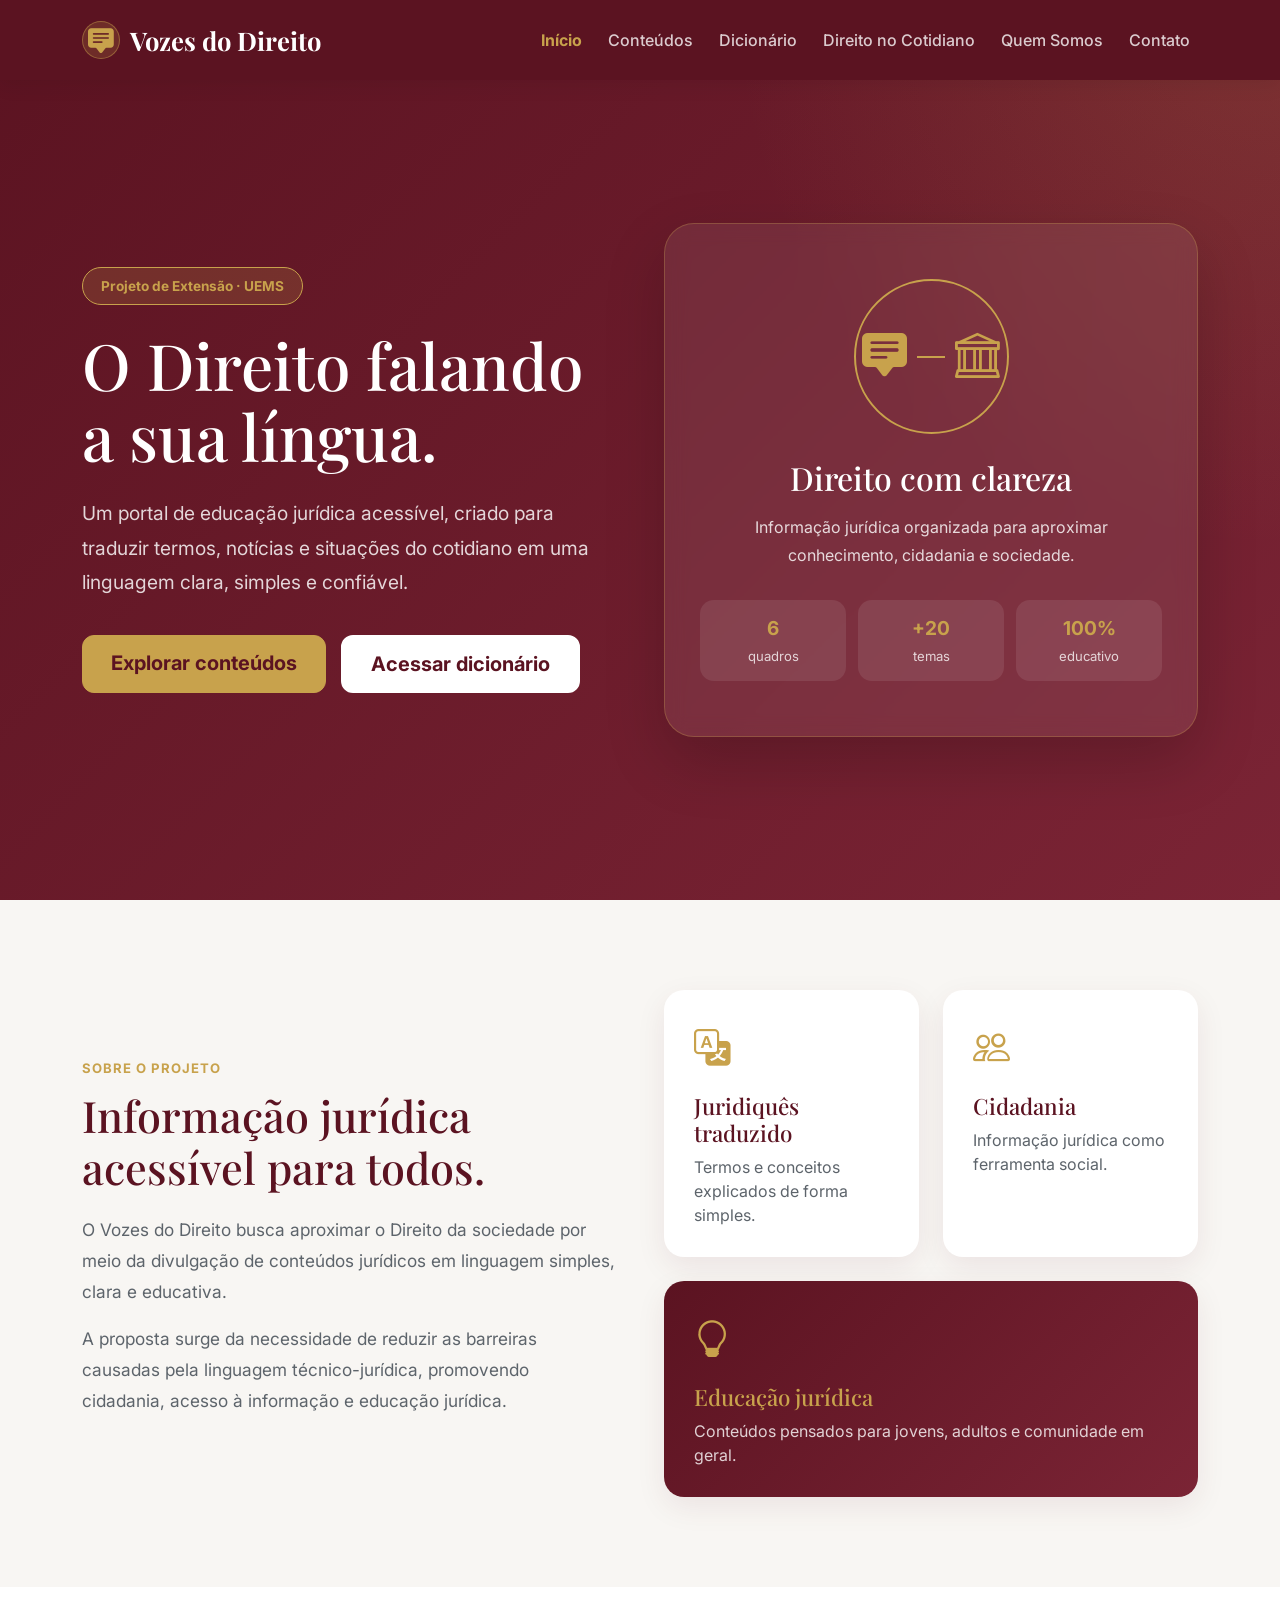
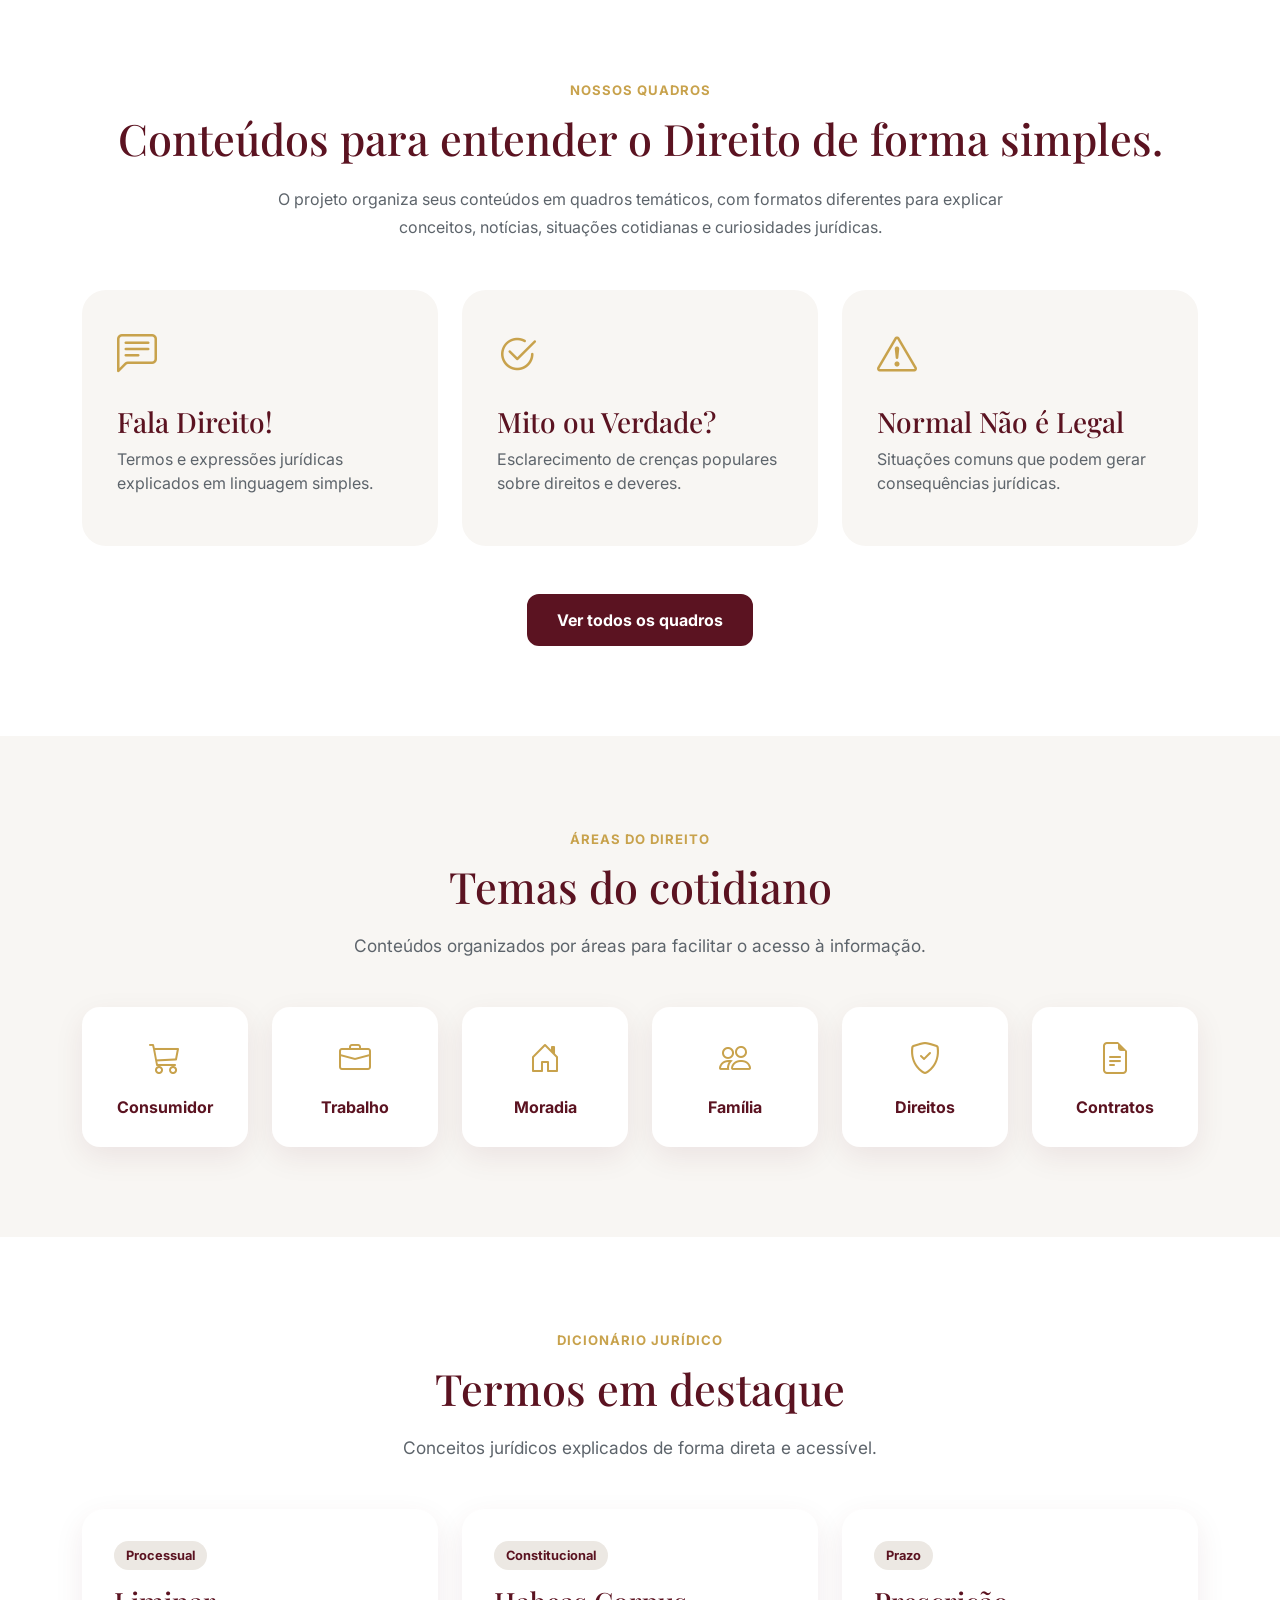
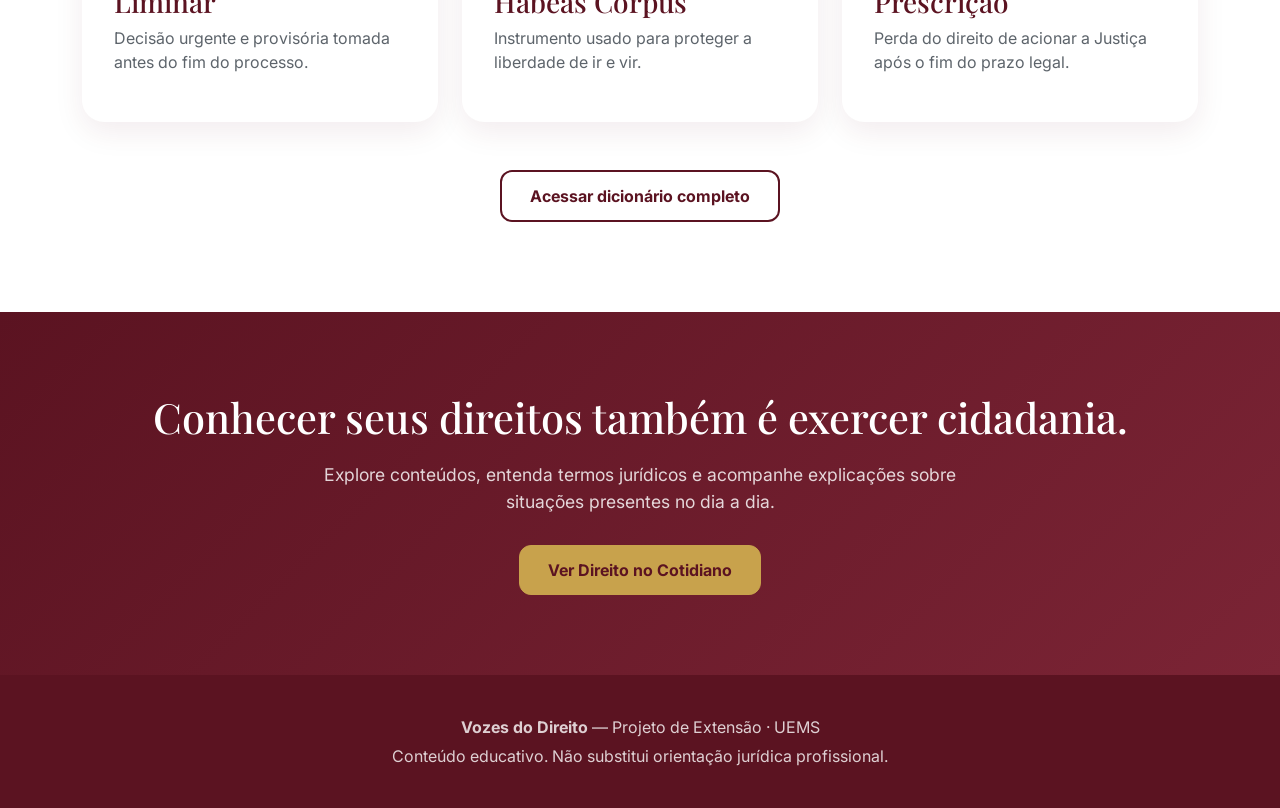
==== commit 9e198d8c: "melhora links da pagina inicial" ====
--- a/index.html
+++ b/index.html
@@ -198,49 +198,66 @@
         </div>
     </section>
 
-    <!-- Conteúdos -->
+        <!-- Conteúdos -->
     <section class="secao secao-clara">
         <div class="container">
 
-            <div class="cabecalho-secao text-center">
-                <span class="tag-secao">Conteúdos</span>
-                <h2 class="titulo-secao">Nossos conteúdos</h2>
-                <p>
-                    Quadros criados para explicar o Direito de forma dinâmica, atual e acessível.
+            <div class="text-center mb-5">
+                <span class="tag-secao">Nossos quadros</span>
+
+                <h2 class="titulo-secao">
+                    Conteúdos para entender o Direito de forma simples.
+                </h2>
+
+                <p class="texto-central-home">
+                    O projeto organiza seus conteúdos em quadros temáticos, com formatos diferentes
+                    para explicar conceitos, notícias, situações cotidianas e curiosidades jurídicas.
                 </p>
             </div>
 
-            <div class="row g-4 mt-4">
+            <div class="row g-4">
 
                 <div class="col-md-6 col-lg-4">
-                    <div class="card-conteudo-home">
-                        <i class="bi bi-chat-left-text"></i>
-                        <h3>Fala Direito!</h3>
-                        <p>Termos e conceitos jurídicos explicados em linguagem simples.</p>
-                    </div>
+                    <a href="paginas/fala-direito.html" class="card-link-home">
+                        <article class="card-conteudo-home">
+                            <i class="bi bi-chat-left-text"></i>
+                            <h3>Fala Direito!</h3>
+                            <p>
+                                Termos e expressões jurídicas explicados em linguagem simples.
+                            </p>
+                        </article>
+                    </a>
                 </div>
 
                 <div class="col-md-6 col-lg-4">
-                    <div class="card-conteudo-home">
-                        <i class="bi bi-check2-circle"></i>
-                        <h3>Mito ou Verdade?</h3>
-                        <p>Esclarecimento de crenças populares sobre direitos e deveres.</p>
-                    </div>
+                    <a href="paginas/mito-ou-verdade.html" class="card-link-home">
+                        <article class="card-conteudo-home">
+                            <i class="bi bi-check2-circle"></i>
+                            <h3>Mito ou Verdade?</h3>
+                            <p>
+                                Esclarecimento de crenças populares sobre direitos e deveres.
+                            </p>
+                        </article>
+                    </a>
                 </div>
 
                 <div class="col-md-6 col-lg-4">
-                    <div class="card-conteudo-home">
-                        <i class="bi bi-exclamation-triangle"></i>
-                        <h3>Normal Não é Legal</h3>
-                        <p>Condutas comuns do cotidiano que podem ter consequências jurídicas.</p>
-                    </div>
+                    <a href="paginas/normal-nao-e-legal.html" class="card-link-home">
+                        <article class="card-conteudo-home">
+                            <i class="bi bi-exclamation-triangle"></i>
+                            <h3>Normal Não é Legal</h3>
+                            <p>
+                                Situações comuns que podem gerar consequências jurídicas.
+                            </p>
+                        </article>
+                    </a>
                 </div>
 
             </div>
 
             <div class="text-center mt-5">
-                <a href="paginas/conteudos.html" class="btn btn-warning">
-                    Ver todos os conteúdos
+                <a href="paginas/conteudos.html" class="btn btn-vinho">
+                    Ver todos os quadros
                 </a>
             </div>
 
--- a/css/style.css
+++ b/css/style.css
@@ -113,6 +113,22 @@
     color: var(--vinho-principal);
 }
 
+.btn-vinho {
+    background-color: var(--vinho-principal);
+    border: 2px solid var(--vinho-principal);
+    color: var(--branco);
+    font-weight: 700;
+    border-radius: 12px;
+    padding: 12px 28px;
+    text-decoration: none;
+}
+
+.btn-vinho:hover {
+    background-color: var(--vinho-secundario);
+    border-color: var(--vinho-secundario);
+    color: var(--branco);
+}
+
 /* Sections */
 
 .secao {
@@ -217,4 +233,62 @@
 
 .rodape p {
     margin: 5px 0;
+}
+
+/* Acessibilidade e acabamento */
+
+html {
+    scroll-behavior: smooth;
+}
+
+a,
+button,
+input,
+textarea {
+    outline-color: var(--dourado);
+}
+
+::selection {
+    background: var(--dourado);
+    color: var(--vinho-principal);
+}
+
+.nav-link.active {
+    color: var(--dourado) !important;
+    font-weight: 700;
+}
+
+.nav-link:focus,
+.btn:focus,
+.form-control:focus {
+    outline: 3px solid rgba(200, 162, 76, 0.35);
+    outline-offset: 3px;
+}
+
+.btn {
+    transition: 0.3s ease;
+}
+
+img {
+    max-width: 100%;
+    height: auto;
+}
+
+p {
+    overflow-wrap: break-word;
+}
+
+.card-info,
+.card-conteudo-home,
+.area-card,
+.termo-card,
+.quadro-card,
+.termo-card-dicionario,
+.situacao-card,
+.card-equipe,
+.contato-card,
+.formulario-card,
+.card-orientadora,
+.caixa-missao {
+    overflow: hidden;
 }
--- a/css/home.css
+++ b/css/home.css
@@ -276,4 +276,24 @@
     margin: 0 auto 30px;
     color: rgba(255, 255, 255, 0.82);
     font-size: 1.1rem;
+}
+
+/* Links dos cards da Home */
+
+.card-link-home {
+    text-decoration: none;
+    color: inherit;
+    display: block;
+    height: 100%;
+}
+
+.card-link-home:hover {
+    color: inherit;
+}
+
+.texto-central-home {
+    max-width: 760px;
+    margin: 0 auto;
+    color: #5d646b;
+    line-height: 1.8;
 }
--- a/css/responsive.css
+++ b/css/responsive.css
@@ -1,3 +1,5 @@
+/* Tablets */
+
 @media (max-width: 991px) {
     .hero {
         text-align: center;
@@ -16,27 +18,110 @@
     .hero-acoes {
         justify-content: center;
     }
-}
 
-@media (max-width: 576px) {
-    .hero h1 {
-        font-size: 2.4rem;
+    .navbar-collapse {
+        background: var(--vinho-principal);
+        margin-top: 14px;
+        padding: 18px;
+        border-radius: 18px;
+    }
+
+    .nav-link {
+        padding: 10px 0;
     }
 
     .titulo-secao,
     .titulo-pagina {
-        font-size: 2.2rem;
+        font-size: 2.7rem;
+    }
+}
+
+/* Celulares */
+
+@media (max-width: 576px) {
+    body {
+        font-size: 0.95rem;
+    }
+
+    .hero {
+        padding: 130px 0 70px;
+    }
+
+    .hero h1 {
+        font-size: 2.35rem;
+    }
+
+    .hero p {
+        font-size: 1rem;
+    }
+
+    .hero-acoes {
+        flex-direction: column;
+        align-items: center;
+    }
+
+    .hero-acoes .btn {
+        width: 100%;
+        max-width: 310px;
     }
 
     .secao {
         padding: 65px 0;
     }
 
+    .titulo-secao,
+    .titulo-pagina {
+        font-size: 2.15rem;
+    }
+
     .navbar-brand {
-        font-size: 1.3rem;
+        font-size: 1.2rem;
+    }
+
+    .marca-icone {
+        width: 38px;
+        height: 38px;
+        font-size: 1rem;
     }
 
     .hero-mini-cards {
         grid-template-columns: 1fr;
     }
+
+    .card-info,
+    .card-conteudo-home,
+    .area-card,
+    .termo-card,
+    .quadro-card,
+    .termo-card-dicionario,
+    .situacao-card,
+    .card-equipe,
+    .contato-card {
+        padding: 28px;
+    }
+
+    .rodape {
+        text-align: center;
+    }
+}
+
+/* Celulares muito pequenos */
+
+@media (max-width: 380px) {
+    .hero h1,
+    .quem-hero h1,
+    .conteudos-hero h1,
+    .dicionario-hero h1,
+    .cotidiano-hero h1,
+    .contato-hero h1 {
+        font-size: 2rem;
+    }
+
+    .titulo-secao {
+        font-size: 1.9rem;
+    }
+
+    .btn {
+        font-size: 0.95rem;
+    }
 }
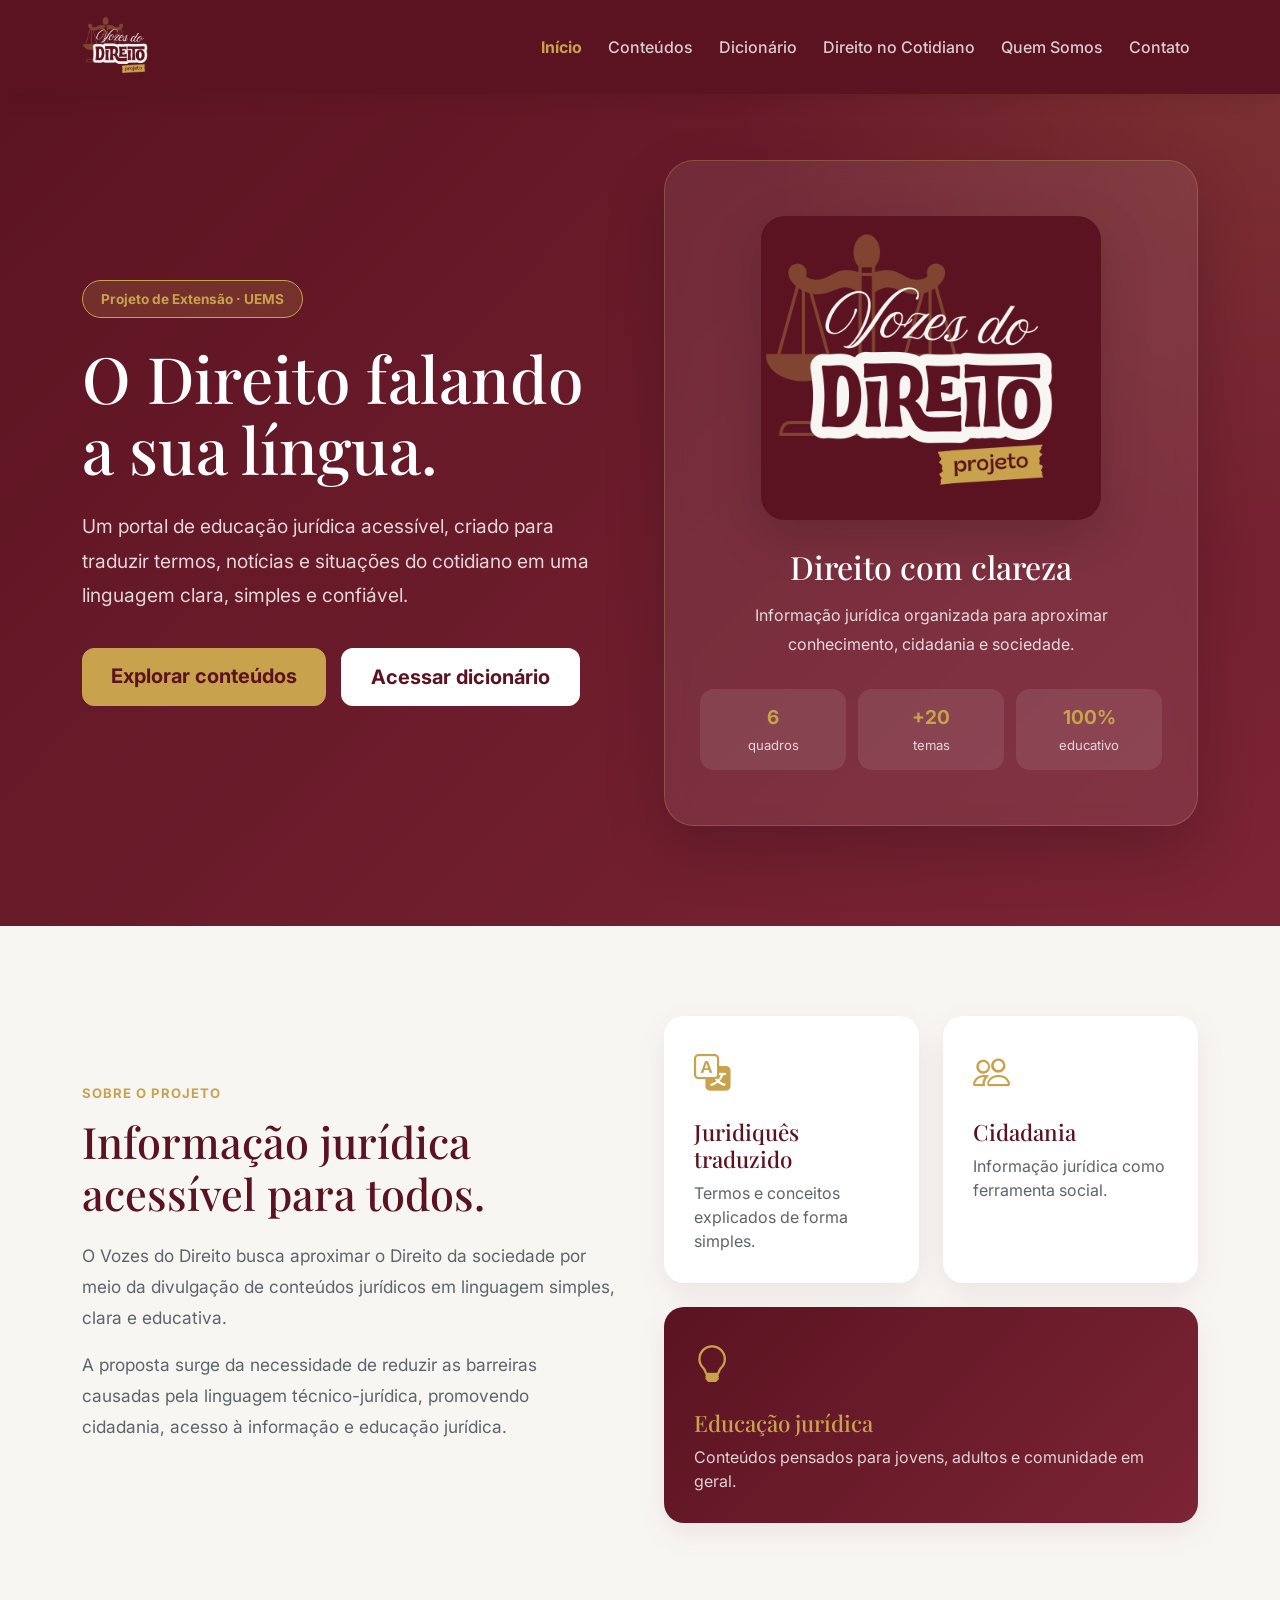
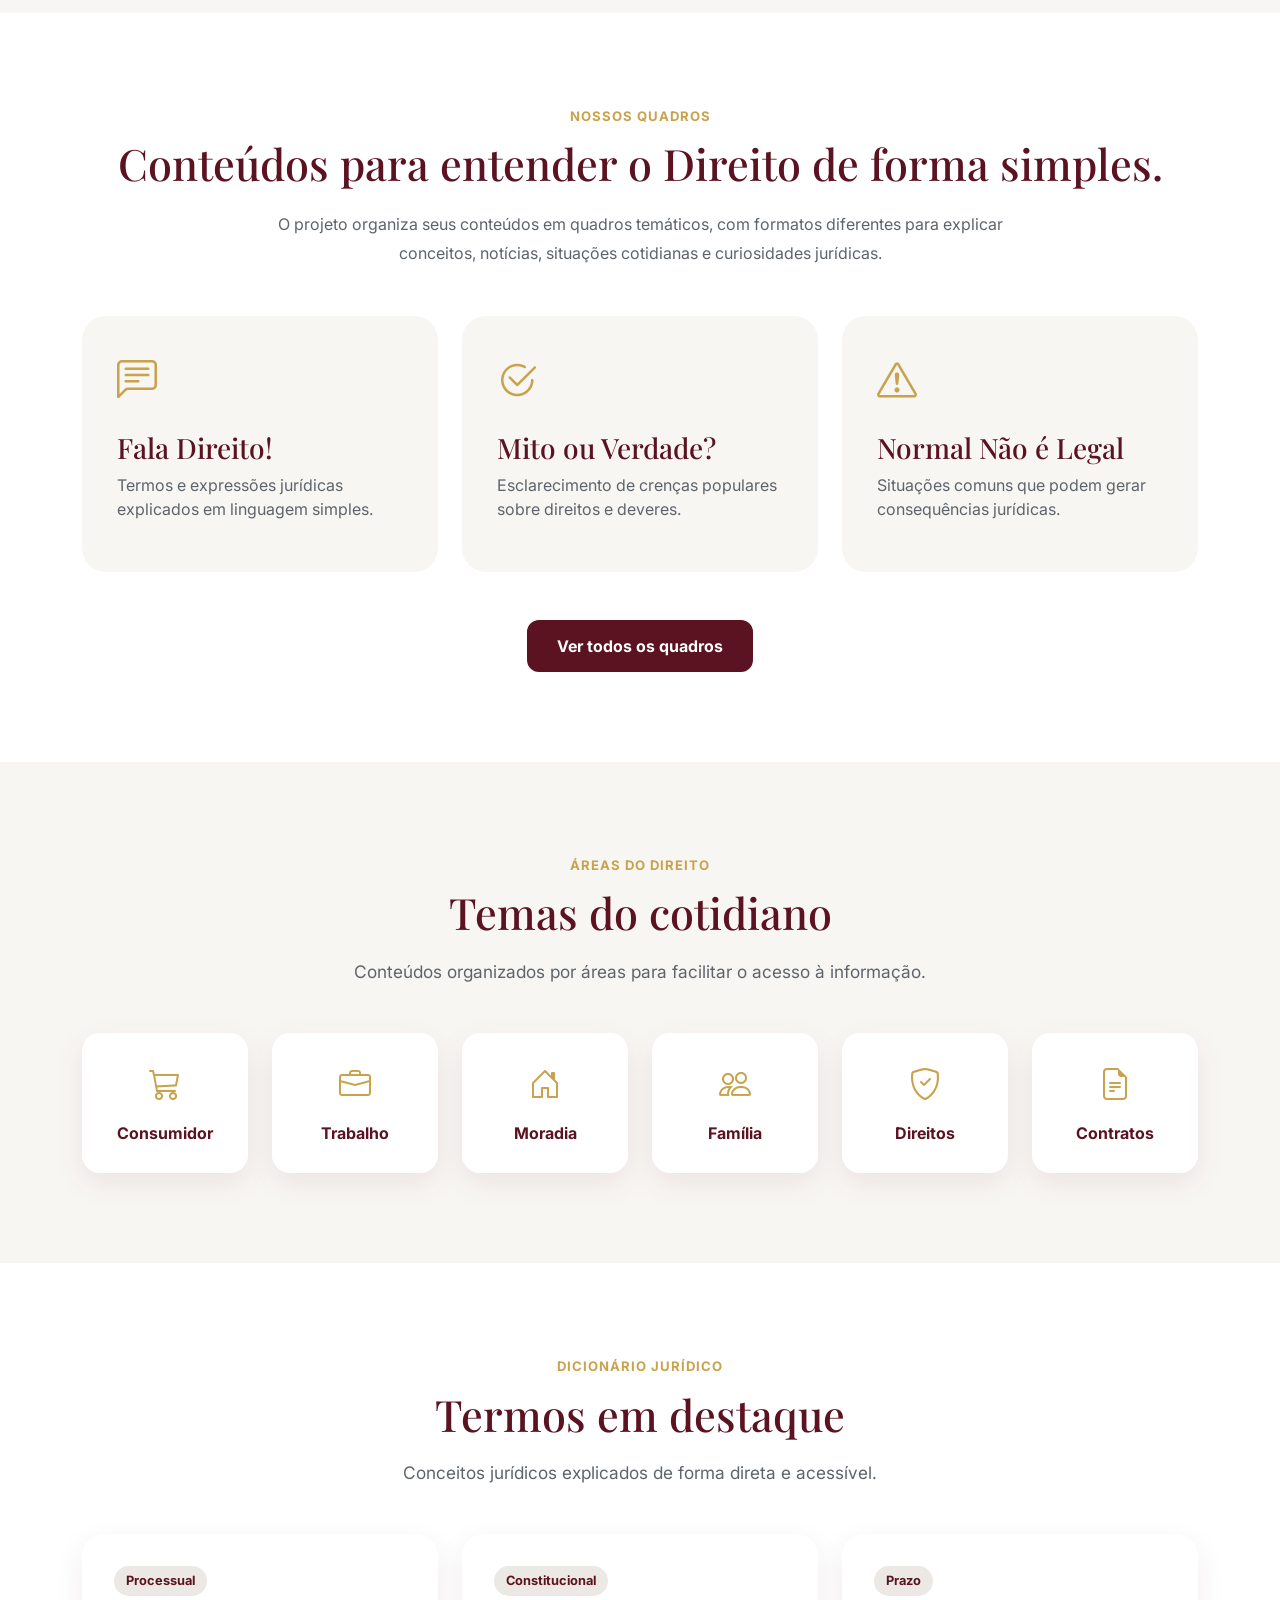
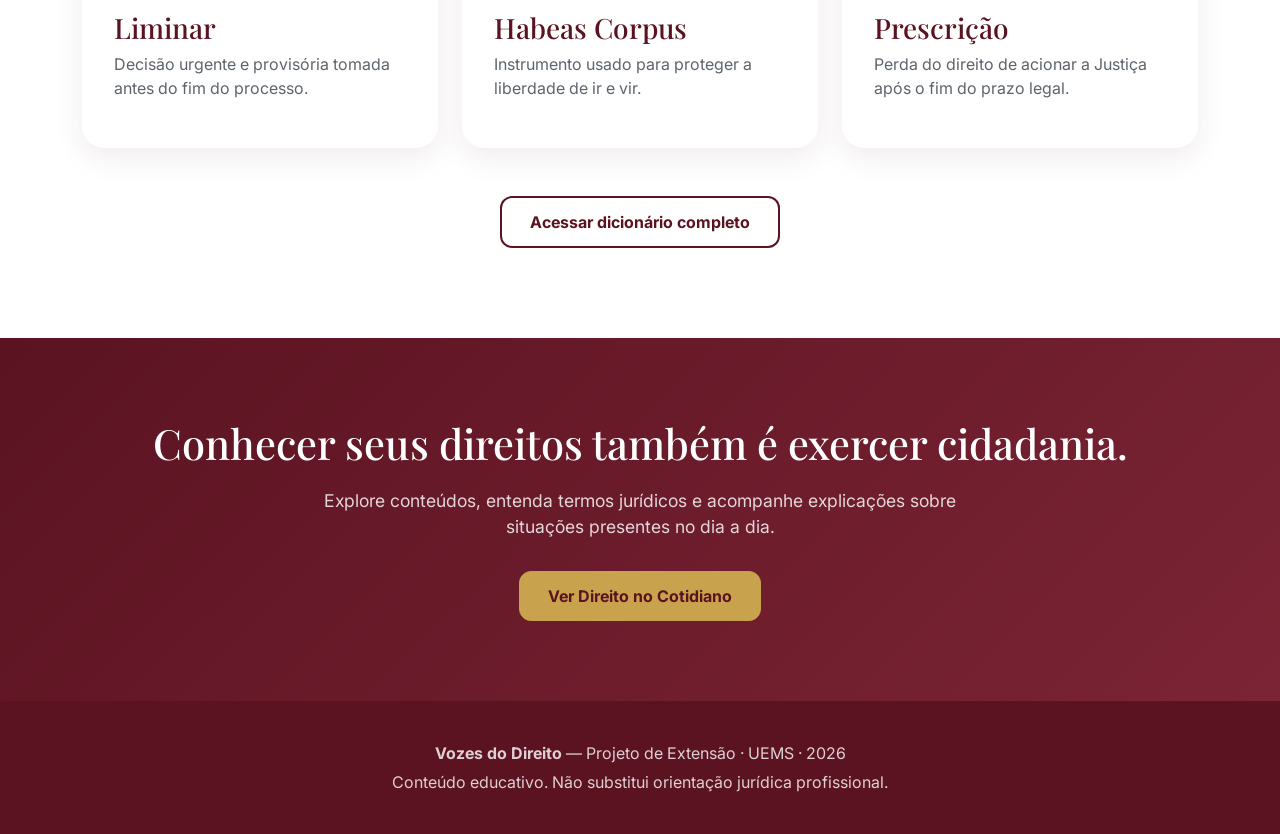
==== commit f5f24c54: "Atualiza o site com a nova logo" ====
--- a/index.html
+++ b/index.html
@@ -22,11 +22,8 @@
     <nav class="navbar navbar-expand-lg navbar-dark fixed-top">
         <div class="container">
 
-            <a class="navbar-brand" href="index.html">
-                <span class="marca-icone">
-                    <i class="bi bi-chat-square-text-fill"></i>
-                </span>
-                <span>Vozes do Direito</span>
+            <a class="navbar-brand" href="index.html" aria-label="Vozes do Direito — página inicial">
+                <img class="logo-navbar" src="imagens/logo-vozes-do-direito.png" alt="Vozes do Direito">
             </a>
 
             <button class="navbar-toggler" type="button" data-bs-toggle="collapse" data-bs-target="#menu-principal"
@@ -98,11 +95,8 @@
                 <div class="col-lg-6">
                     <div class="hero-card">
 
-                        <div class="simbolo-principal">
-                            <i class="bi bi-chat-square-text-fill"></i>
-                            <span></span>
-                            <i class="bi bi-bank"></i>
-                        </div>
+                        <img class="logo-hero" src="imagens/logo-vozes-do-direito.png"
+                            alt="Logo do projeto Vozes do Direito">
 
                         <h2>Direito com clareza</h2>
 
@@ -412,4 +406,4 @@
 
 </body>
 
-</html>+</html>
--- a/css/style.css
+++ b/css/style.css
@@ -30,7 +30,7 @@
 
 .navbar {
     background: var(--vinho-principal);
-    padding: 16px 0;
+    padding: 8px 0;
     box-shadow: 0 4px 20px rgba(0, 0, 0, 0.08);
 }
 
@@ -44,16 +44,11 @@
     color: var(--branco);
 }
 
-.marca-icone {
-    width: 38px;
-    height: 38px;
-    background: rgba(200, 162, 76, 0.18);
-    color: var(--dourado);
-    border: 1px solid rgba(200, 162, 76, 0.45);
-    border-radius: 50%;
-    display: inline-flex;
-    align-items: center;
-    justify-content: center;
+.logo-navbar {
+    display: block;
+    width: auto;
+    height: 68px;
+    object-fit: contain;
 }
 
 .nav-link {
@@ -291,4 +286,4 @@
 .card-orientadora,
 .caixa-missao {
     overflow: hidden;
-}+}
--- a/css/home.css
+++ b/css/home.css
@@ -56,29 +56,13 @@
     box-shadow: 0 25px 60px rgba(0, 0, 0, 0.18);
 }
 
-.simbolo-principal {
-    width: 155px;
-    height: 155px;
-    border: 2px solid var(--dourado);
-    border-radius: 50%;
-    margin: 0 auto 25px;
-    display: flex;
-    align-items: center;
-    justify-content: center;
-    gap: 10px;
-    position: relative;
-}
-
-.simbolo-principal i {
-    font-size: 2.8rem;
-    color: var(--dourado);
-}
-
-.simbolo-principal span {
-    width: 28px;
-    height: 2px;
-    background: var(--dourado);
-    display: inline-block;
+.logo-hero {
+    display: block;
+    width: min(100%, 340px);
+    height: auto;
+    margin: 0 auto 28px;
+    border-radius: 24px;
+    filter: drop-shadow(0 16px 24px rgba(0, 0, 0, 0.16));
 }
 
 .hero-card h2 {
@@ -296,4 +280,4 @@
     margin: 0 auto;
     color: #5d646b;
     line-height: 1.8;
-}+}
--- a/css/responsive.css
+++ b/css/responsive.css
@@ -74,14 +74,8 @@
         font-size: 2.15rem;
     }
 
-    .navbar-brand {
-        font-size: 1.2rem;
-    }
-
-    .marca-icone {
-        width: 38px;
-        height: 38px;
-        font-size: 1rem;
+    .logo-navbar {
+        height: 54px;
     }
 
     .hero-mini-cards {
@@ -124,4 +118,4 @@
     .btn {
         font-size: 0.95rem;
     }
-}+}
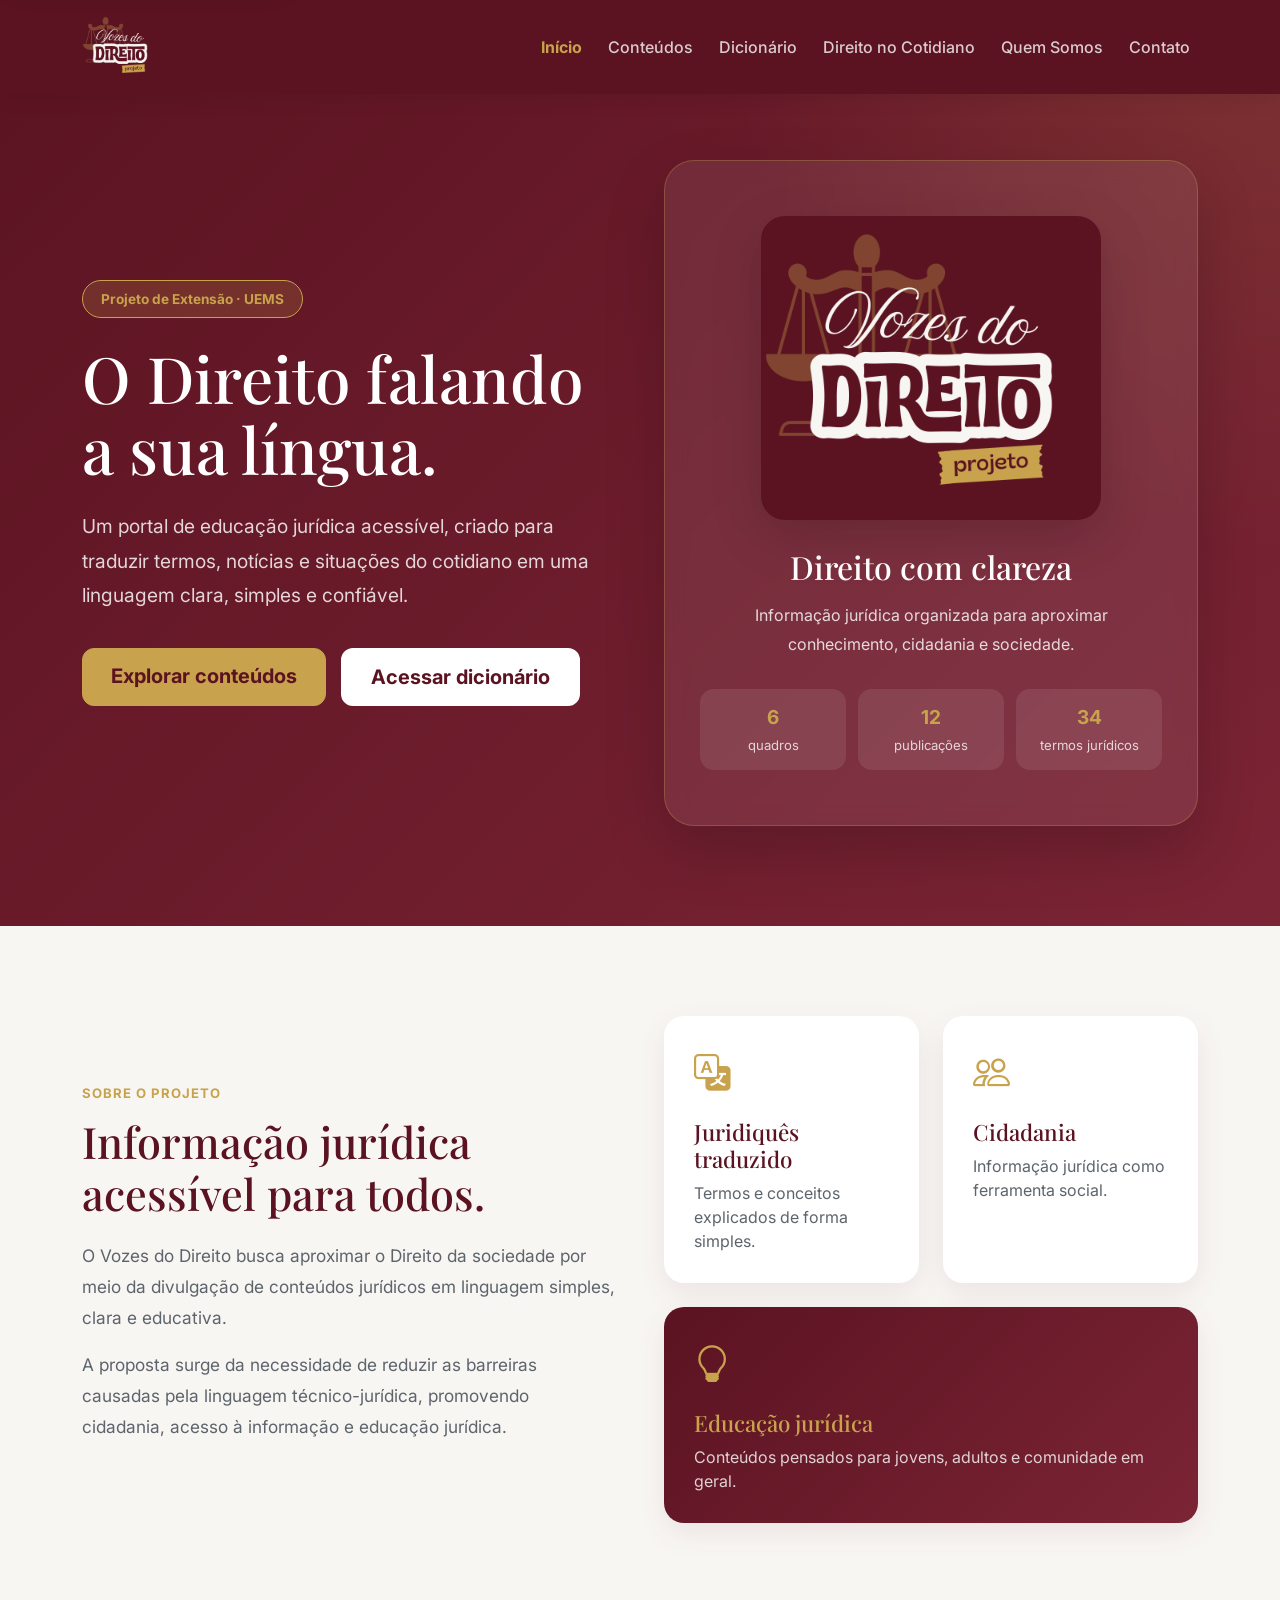
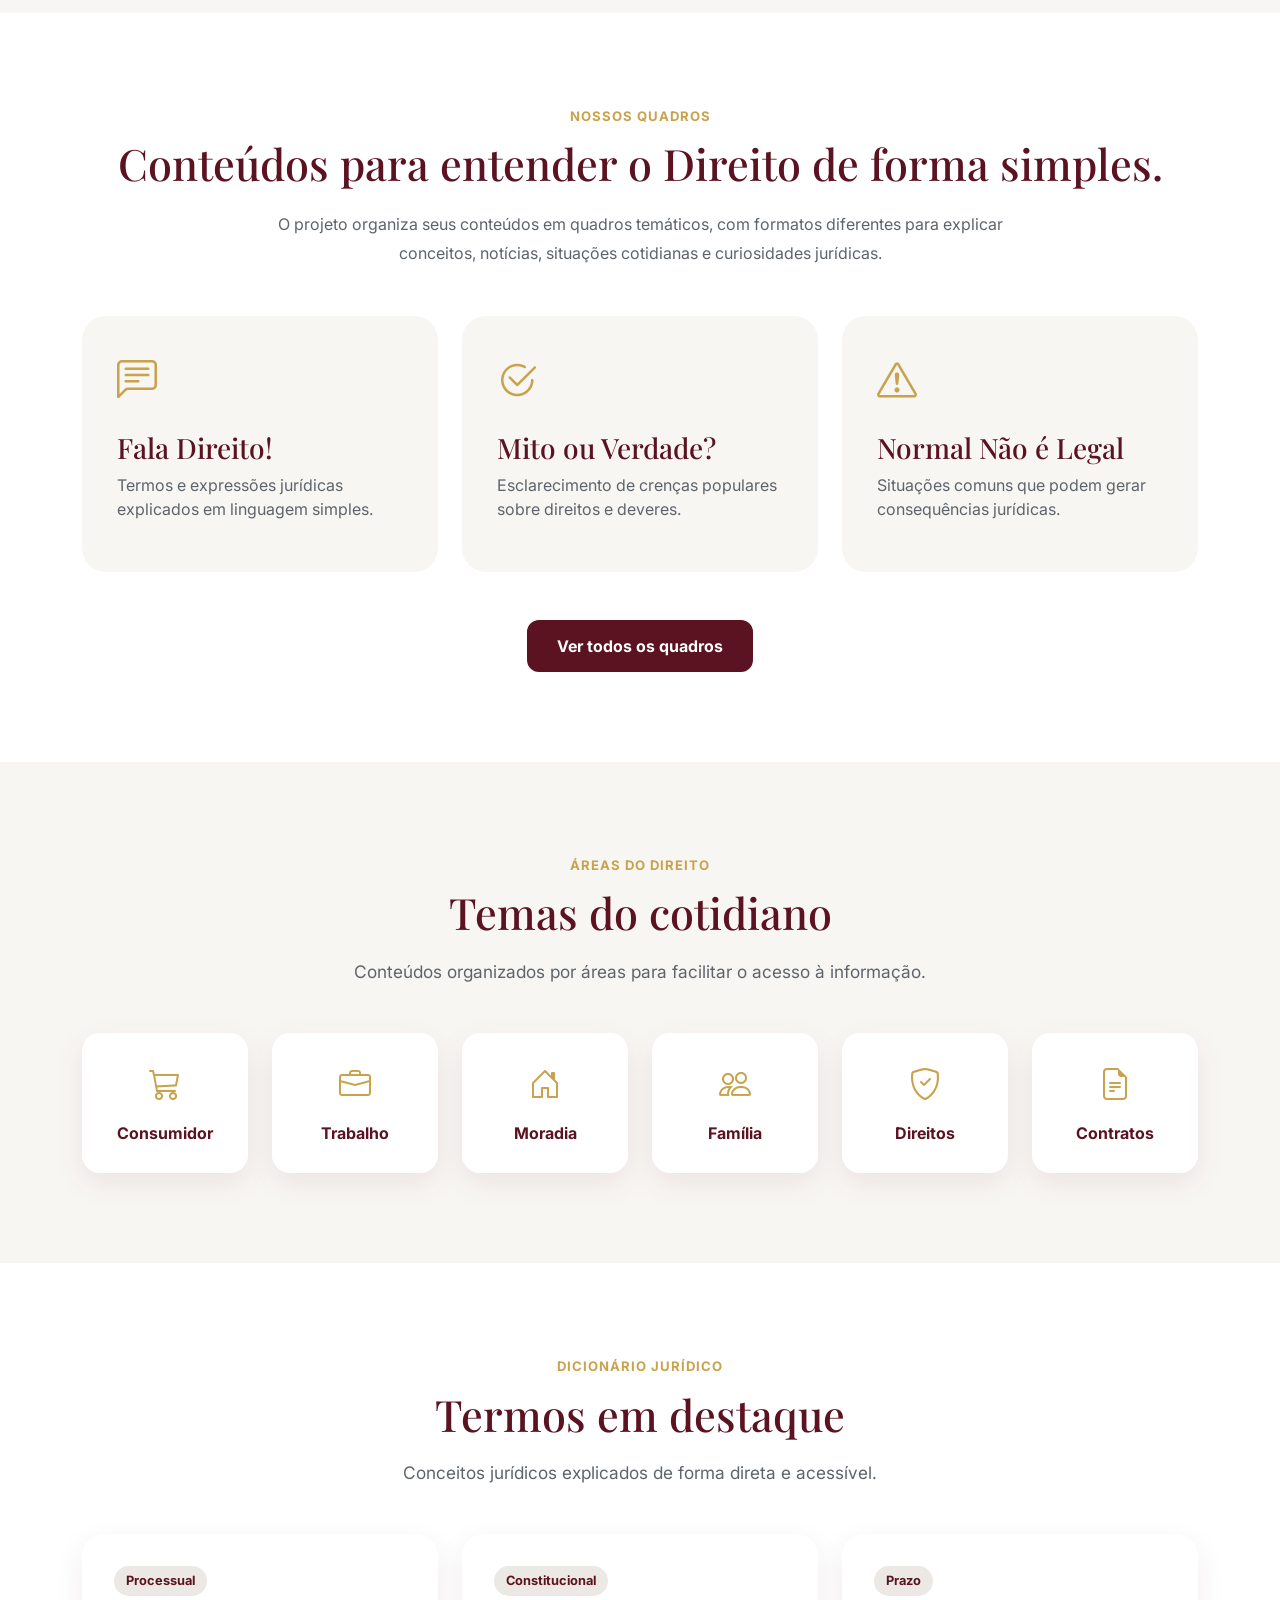
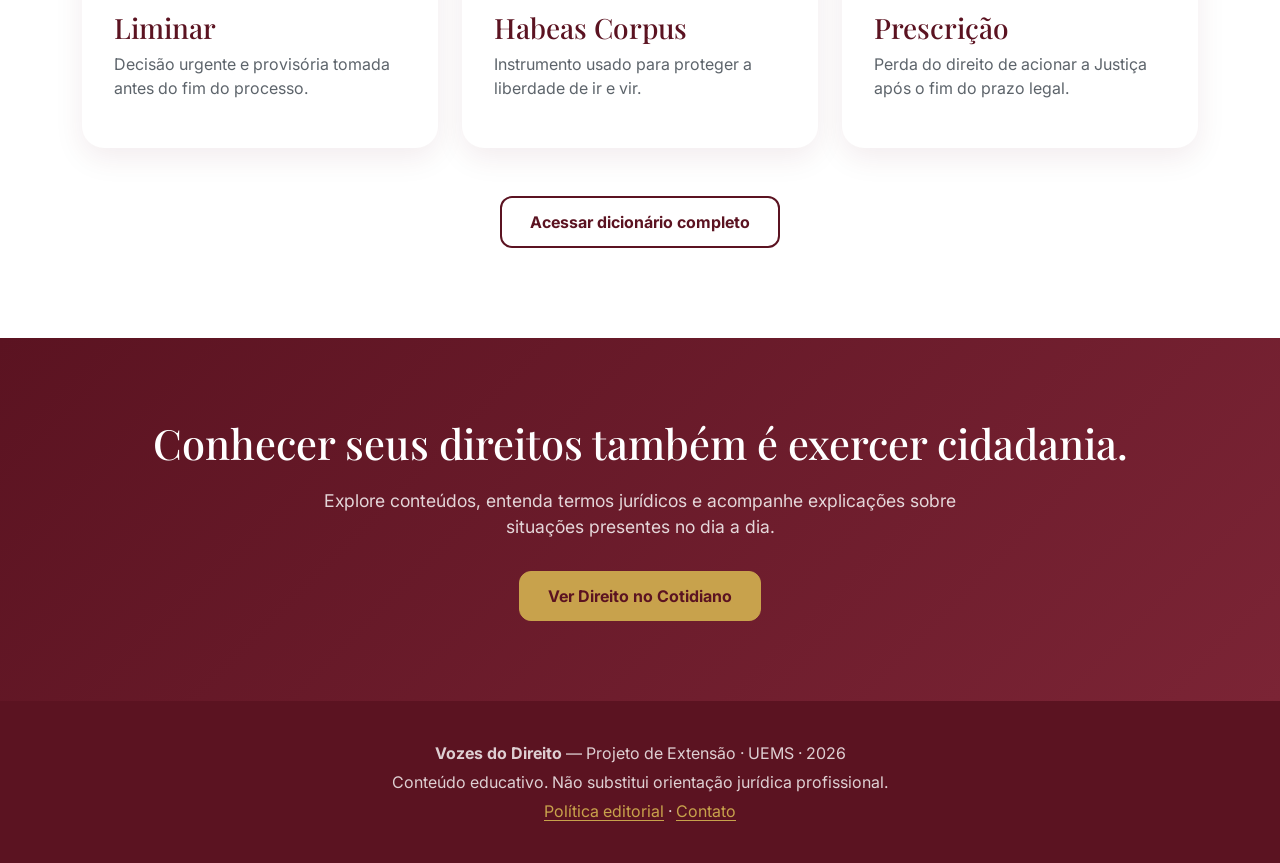
==== commit 58c192ec: "Melhora transparência, acessibilidade e SEO do site" ====
--- a/index.html
+++ b/index.html
@@ -4,7 +4,14 @@
 <head>
     <meta charset="UTF-8">
     <meta name="viewport" content="width=device-width, initial-scale=1.0">
-    <title>Vozes do Direito</title>
+    <meta name="description" content="Portal do projeto de extensão Vozes do Direito, com educação jurídica acessível, publicações, dicionário e conteúdos sobre direitos no cotidiano.">
+    <link rel="canonical" href="https://projetovozesdodireito.com.br/">
+    <meta property="og:type" content="website">
+    <meta property="og:title" content="Vozes do Direito — educação jurídica acessível">
+    <meta property="og:description" content="Conteúdos jurídicos em linguagem simples, clara e educativa.">
+    <meta property="og:url" content="https://projetovozesdodireito.com.br/">
+    <meta property="og:image" content="https://projetovozesdodireito.com.br/imagens/logo-vozes-do-direito.png">
+    <title>Vozes do Direito — educação jurídica acessível</title>
 
     <link href="https://cdn.jsdelivr.net/npm/bootstrap@5.3.8/dist/css/bootstrap.min.css" rel="stylesheet">
     <link rel="stylesheet" href="https://cdn.jsdelivr.net/npm/bootstrap-icons@1.13.1/font/bootstrap-icons.min.css">
@@ -108,18 +115,18 @@
                         <div class="hero-mini-cards">
 
                             <div>
-                                <strong>6</strong>
+                                <strong data-indicador="quadros">6</strong>
                                 <span>quadros</span>
                             </div>
 
                             <div>
-                                <strong>+20</strong>
-                                <span>temas</span>
+                                <strong data-indicador="publicacoes">12</strong>
+                                <span>publicações</span>
                             </div>
 
                             <div>
-                                <strong>100%</strong>
-                                <span>educativo</span>
+                                <strong data-indicador="termos">34</strong>
+                                <span>termos jurídicos</span>
                             </div>
 
                         </div>
@@ -402,6 +409,8 @@
     </footer>
 
     <script src="https://cdn.jsdelivr.net/npm/bootstrap@5.3.8/dist/js/bootstrap.bundle.min.js"></script>
+    <script src="js/conteudos.js"></script>
+    <script src="js/dados.js"></script>
     <script src="js/main.js"></script>
 
 </body>
--- a/css/style.css
+++ b/css/style.css
@@ -22,6 +22,25 @@
     color: var(--grafite);
 }
 
+.link-pular-conteudo {
+    position: fixed;
+    top: 10px;
+    left: 10px;
+    z-index: 2000;
+    padding: 12px 18px;
+    border-radius: 10px;
+    background: var(--branco);
+    color: var(--vinho-principal);
+    font-weight: 700;
+    box-shadow: 0 8px 24px rgba(0, 0, 0, 0.2);
+    transform: translateY(-160%);
+    transition: transform 0.2s ease;
+}
+
+.link-pular-conteudo:focus {
+    transform: translateY(0);
+}
+
 a {
     text-decoration: none;
 }
@@ -230,6 +249,17 @@
     margin: 5px 0;
 }
 
+.rodape-links a {
+    color: var(--dourado);
+    text-decoration: underline;
+    text-underline-offset: 3px;
+}
+
+.rodape-links a:hover,
+.rodape-links a:focus {
+    color: var(--branco);
+}
+
 /* Acessibilidade e acabamento */
 
 html {
@@ -258,6 +288,21 @@
 .form-control:focus {
     outline: 3px solid rgba(200, 162, 76, 0.35);
     outline-offset: 3px;
+}
+
+@media (prefers-reduced-motion: reduce) {
+    html {
+        scroll-behavior: auto;
+    }
+
+    *,
+    *::before,
+    *::after {
+        scroll-behavior: auto !important;
+        transition-duration: 0.01ms !important;
+        animation-duration: 0.01ms !important;
+        animation-iteration-count: 1 !important;
+    }
 }
 
 .btn {
